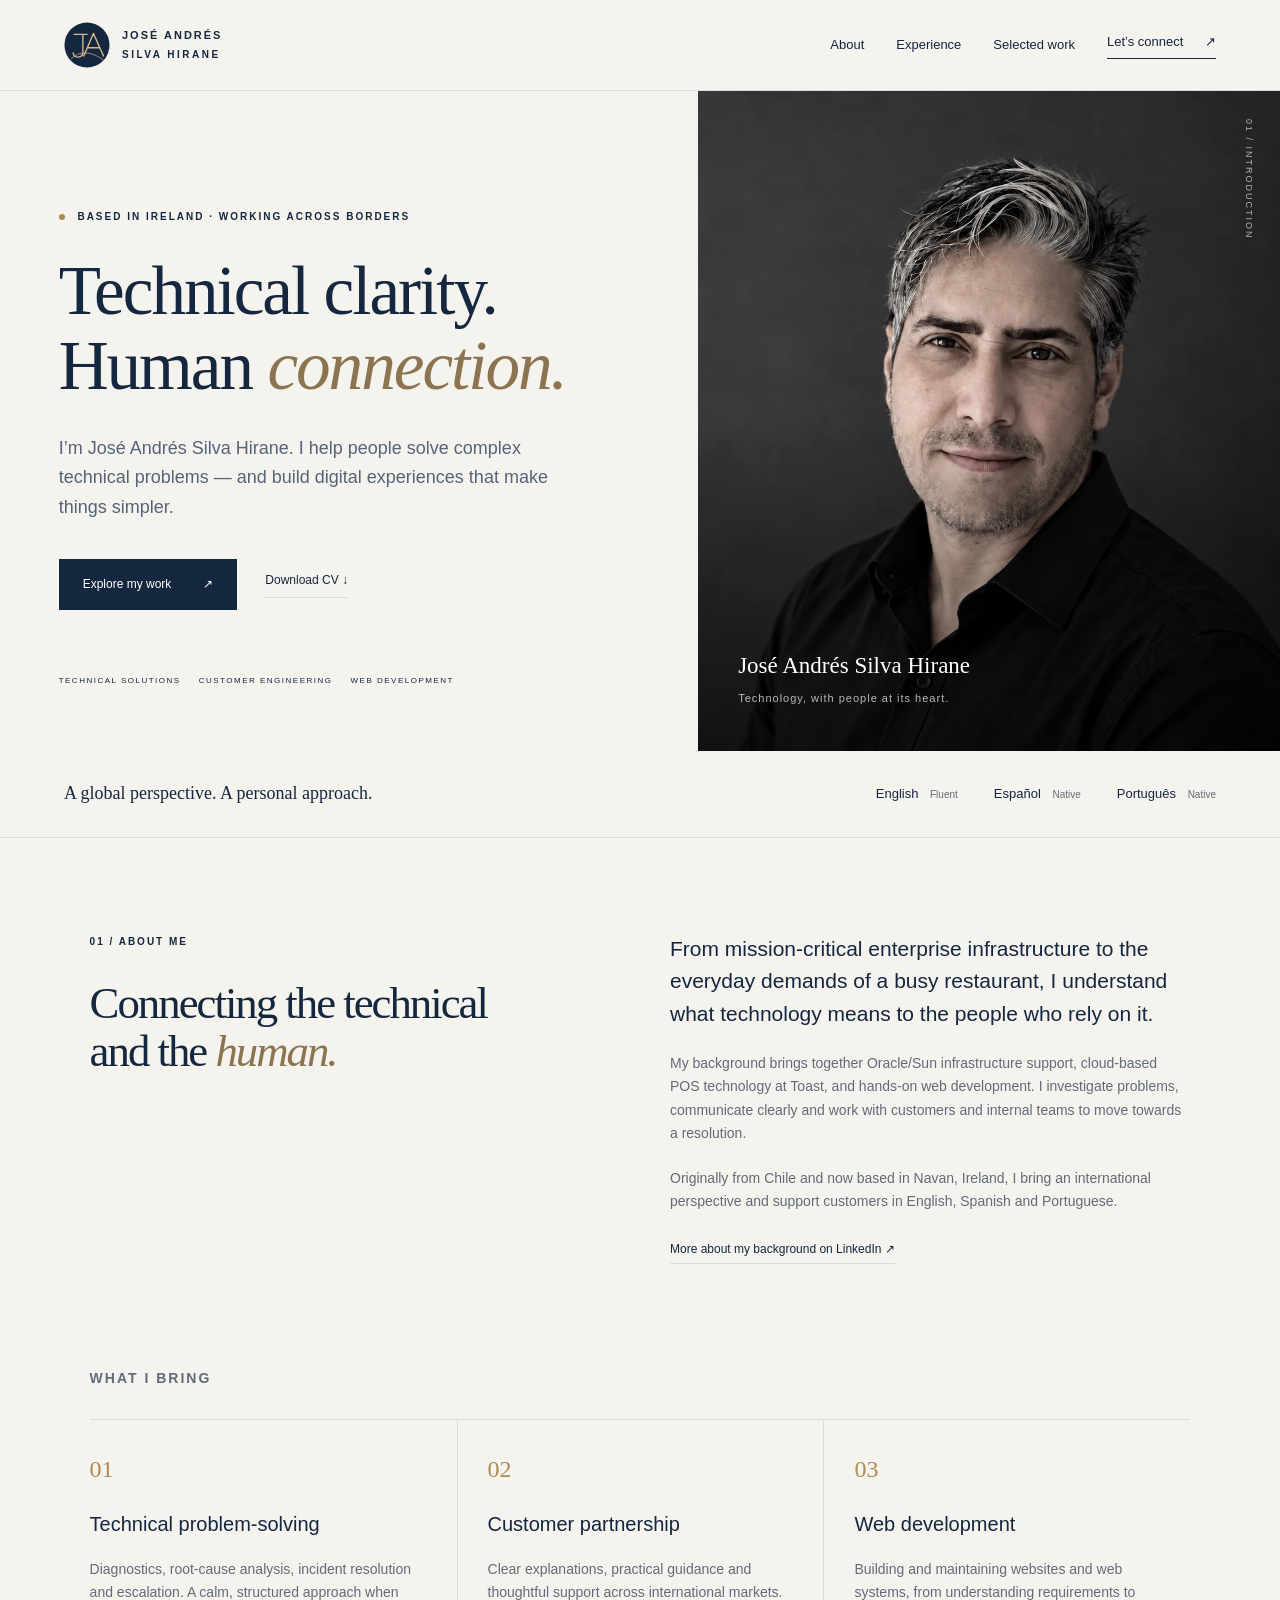
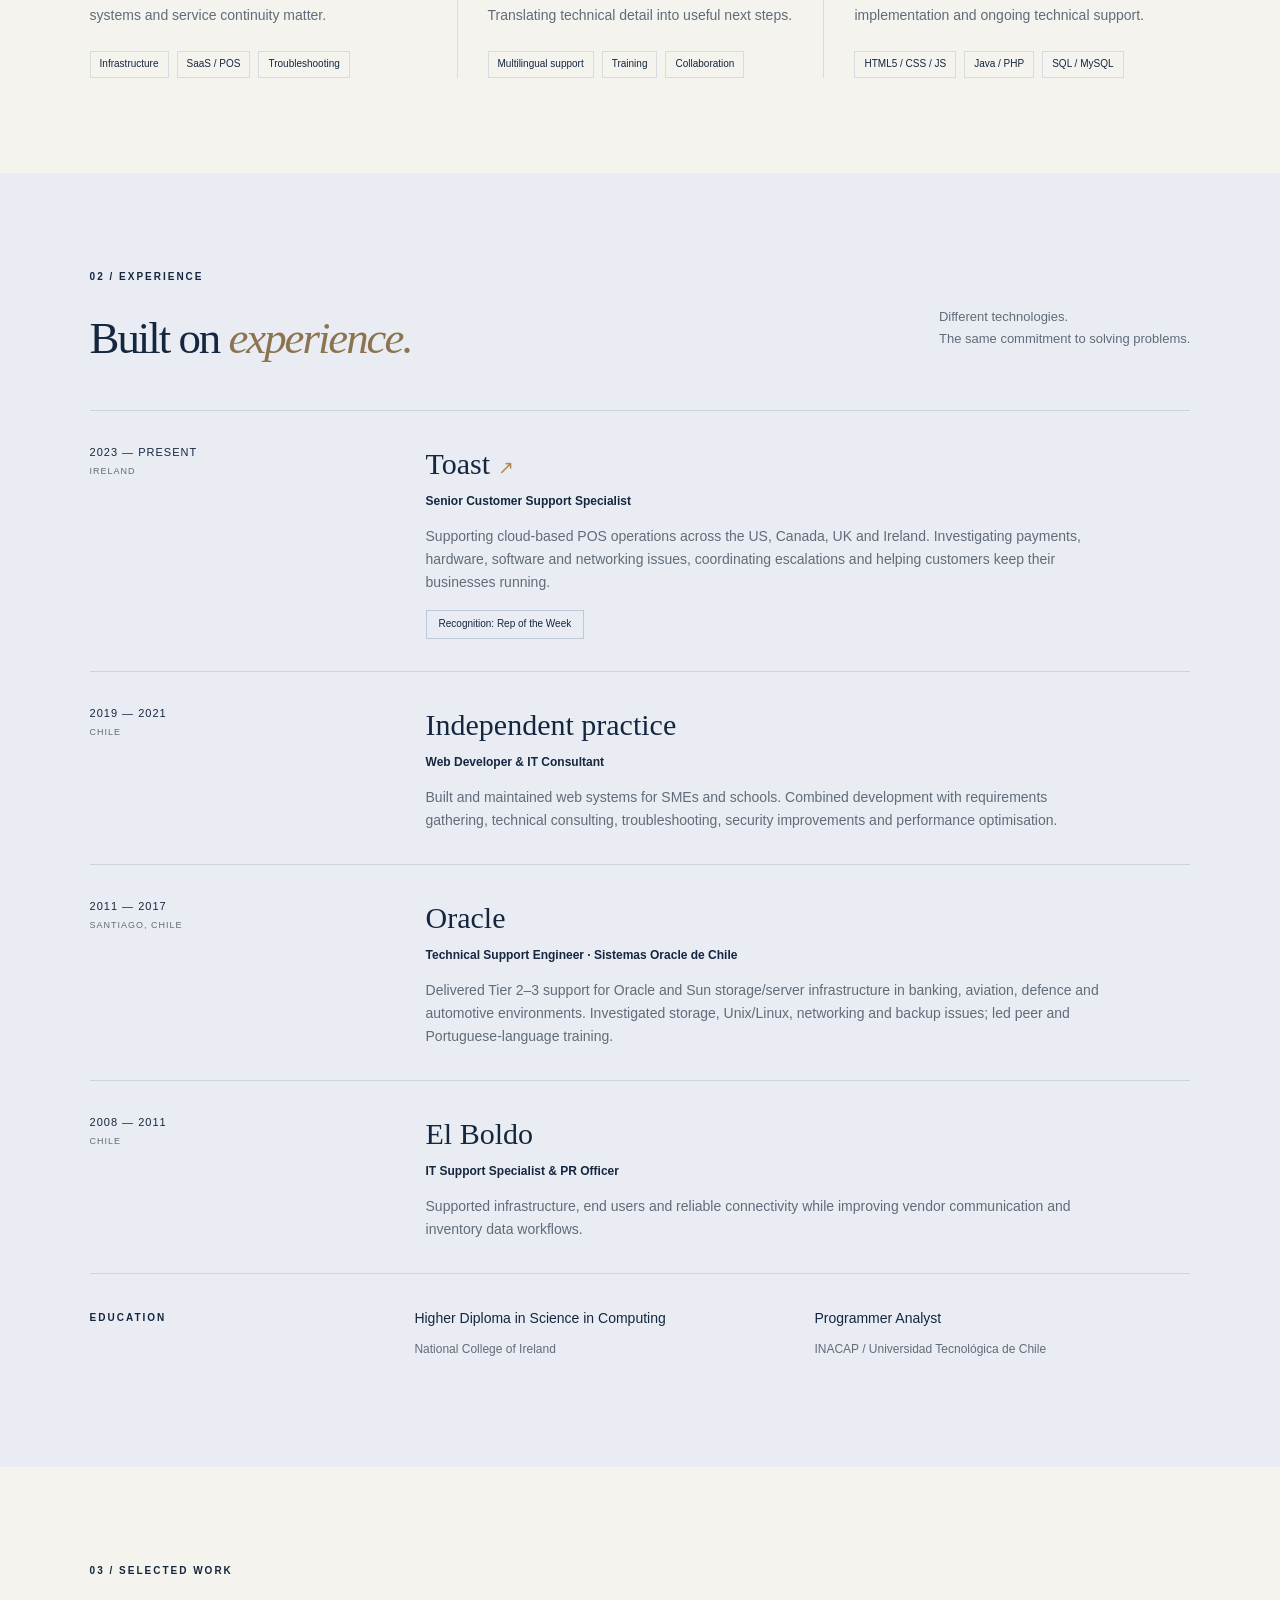
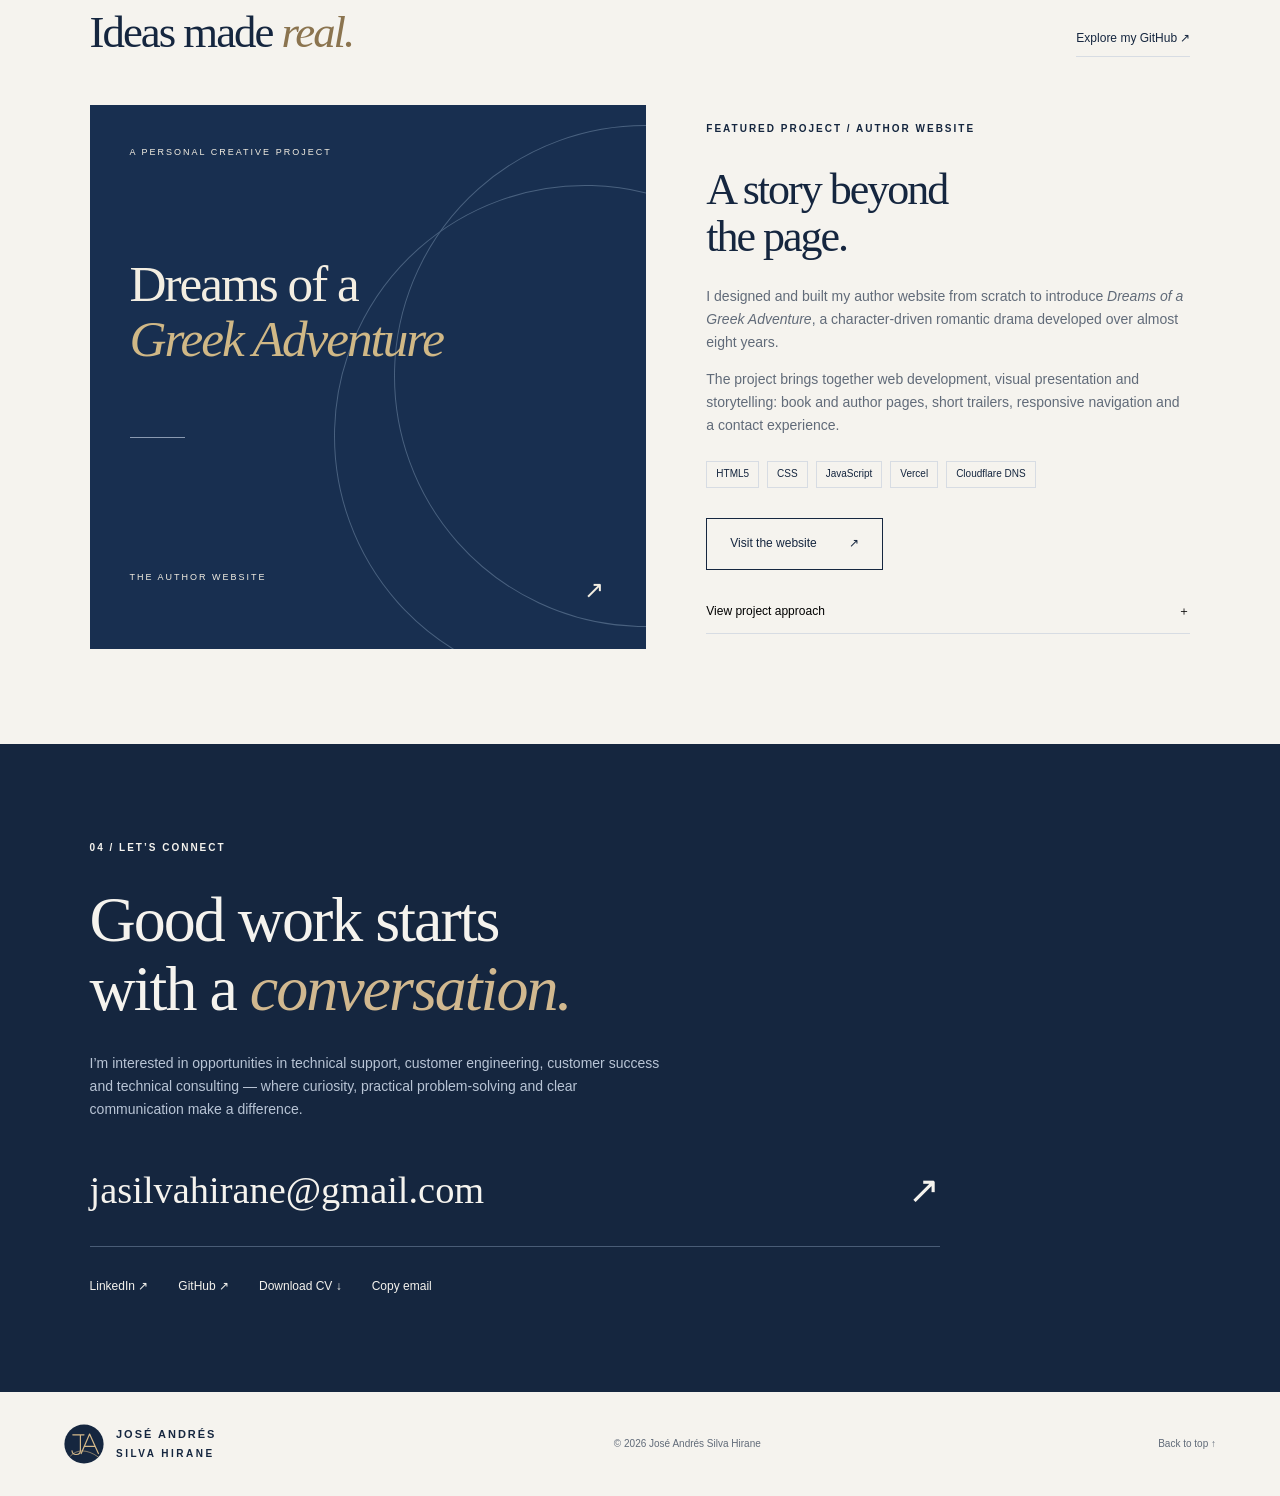
==== index.html @ 8df87552 "Add files via upload" ====
<!doctype html>
<html lang="en">
    <head>
        <meta charset="utf-8">
        <meta name="viewport" content="width=device-width,initial-scale=1">
        <meta name="description" content="José Andrés Silva Hirane — technical solutions, customer engineering and web development. Multilingual professional based in Ireland.">
        <meta name="theme-color" content="#15263f">
        <title>José Andrés Silva Hirane — Technical Solutions</title>
        <link rel="icon" type="image/svg+xml" href="assets/monogram.svg">
        <link rel="stylesheet" href="style.css">
        <script src="script.js" defer></script>
    </head>
    <body>
        <a class="skip" href="#main">Skip to content</a>
        <header>
            <a class="brand" href="#home" aria-label="José Andrés Silva Hirane home">
                <img src="assets/monogram.svg" alt="" width="46" height="46">
                <span>JOSÉ ANDRÉS<span>SILVA HIRANE</span></span>
            </a>
            <button class="menu" aria-expanded="false" aria-controls="navigation">Menu <span>＋</span></button>
            <nav id="navigation" aria-label="Main navigation">
                <a href="#about">About</a>
                <a href="#experience">Experience</a>
                <a href="#work">Selected work</a>
                <a class="nav-contact" href="#contact">Let’s connect <span>↗</span></a>
            </nav>
        </header>
        <main id="main">
            <section class="hero" id="home">
                <div class="hero-copy">
                    <p class="eyebrow">
                        <span class="dot"></span> 
                        BASED IN IRELAND · WORKING ACROSS BORDERS
                    </p>
                    <h1>Technical clarity.<br>Human <em>connection.</em></h1>
                    <p class="intro">
                        I’m José Andrés Silva Hirane. I help people solve complex technical problems — and build digital experiences that make things simpler.
                    </p>
                    <div class="hero-actions">
                        <a class="button" href="#work">
                            Explore my work <span>↗</span>
                        </a>
                        <a class="text-link" href="assets/Jose-Andres-Silva-Hirane-CV.docx" download>Download CV <span>↓</span></a>
                    </div>
                    <div class="hero-foot">
                        <span>TECHNICAL SOLUTIONS</span>
                        <span>CUSTOMER ENGINEERING</span>
                        <span>WEB DEVELOPMENT</span>
                    </div>
                </div>
                <div class="portrait">
                    <img src="assets/portrait.webp" alt="Portrait of José Andrés Silva Hirane" fetchpriority="high">
                    <div class="portrait-label">
                        <span>José Andrés Silva Hirane</span>
                        <small>Technology, with people at its heart.</small>
                    </div>
                    <span class="portrait-index">01 / INTRODUCTION</span>
                </div>
            </section>
            <div class="language-bar">
                <p>A global perspective. A personal approach.</p>
                <div>
                    <span>English <small>Fluent</small></span>
                    <span>Español <small>Native</small></span>
                    <span>Português <small>Native</small></span>
                </div>
            </div>
            <section class="section about" id="about">
                <div>
                    <p class="eyebrow">01 / ABOUT ME</p>
                    <h2>Connecting the technical<br>and the <em>human.</em></h2>
                </div>
                <div class="about-copy">
                    <p class="lead">From mission-critical enterprise infrastructure to the everyday demands of a busy restaurant, I understand what technology means to the people who rely on it.</p>
                    <p>My background brings together Oracle/Sun infrastructure support, cloud-based POS technology at Toast, and hands-on web development. I investigate problems, communicate clearly and work with customers and internal 
                        teams to move towards a resolution.
                    </p>
                    <p>Originally from Chile and now based in Navan, Ireland, I bring an international perspective and support customers in English, Spanish and Portuguese.</p>
                    <a class="text-link" href="https://www.linkedin.com/in/jose-silva-hirane/" target="_blank" rel="noopener noreferrer">More about my background on LinkedIn ↗</a>
                </div>
            </section>
            <section class="section expertise">
                <p class="eyebrow">WHAT I BRING</p>
                <div class="expertise-grid">
                    <article>
                        <span class="number">01</span>
                        <h3>Technical problem-solving</h3>
                        <p>Diagnostics, root-cause analysis, incident resolution and escalation. A calm, structured approach when systems and service continuity matter.</p>
                        <div class="tags">
                            <span>Infrastructure</span>
                            <span>SaaS / POS</span>
                            <span>Troubleshooting</span>
                        </div>
                    </article>
                    <article>
                        <span class="number">02</span>
                        <h3>Customer partnership</h3>
                        <p>Clear explanations, practical guidance and thoughtful support across international markets. Translating technical detail into useful next steps.</p>
                        <div class="tags">
                            <span>Multilingual support</span>
                            <span>Training</span>
                            <span>Collaboration</span>
                        </div>
                    </article>
                    <article>
                        <span class="number">03</span>
                        <h3>Web development</h3>
                        <p>Building and maintaining websites and web systems, from understanding requirements to implementation and ongoing technical support.</p>
                        <div class="tags">
                            <span>HTML5 / CSS / JS</span>
                            <span>Java / PHP</span>
                            <span>SQL / MySQL</span>
                        </div>
                    </article>
                </div>
            </section>
            <section class="experience section" id="experience">
                <div class="section-top">
                    <div><p class="eyebrow">02 / EXPERIENCE</p>
                        <h2>Built on <em>experience.</em></h2>
                    </div>
                    <p>Different technologies.<br>The same commitment to solving problems.</p>
                </div>
                <div class="timeline">
                    <article>
                        <div class="date">2023 — PRESENT<br><small>IRELAND</small></div>
                        <div>
                            <h3>Toast <span>↗</span></h3>
                            <p class="role">Senior Customer Support Specialist</p>
                            <p>Supporting cloud-based POS operations across the US, Canada, UK and Ireland. Investigating payments, hardware, software and networking issues, coordinating escalations and helping customers 
                                keep their businesses running.
                            </p>
                            <span class="achievement">Recognition: Rep of the Week</span>
                        </div>
                    </article>
                    <article>
                        <div class="date">2019 — 2021<br><small>CHILE</small></div>
                        <div><h3>Independent practice</h3>
                            <p class="role">Web Developer & IT Consultant</p>
                            <p>Built and maintained web systems for SMEs and schools. Combined development with requirements gathering, technical consulting, troubleshooting, security improvements and performance optimisation.</p>
                        </div>
                    </article>
                    <article>
                        <div class="date">2011 — 2017<br><small>SANTIAGO, CHILE</small></div>
                        <div>
                            <h3>Oracle</h3>
                            <p class="role">Technical Support Engineer · Sistemas Oracle de Chile</p>
                            <p>Delivered Tier 2–3 support for Oracle and Sun storage/server infrastructure in banking, aviation, defence and automotive environments. Investigated storage, Unix/Linux, networking and backup issues; 
                                led peer and Portuguese-language training.
                            </p>
                        </div>
                    </article>
                    <article>
                        <div class="date">2008 — 2011<br><small>CHILE</small></div>
                        <div>
                            <h3>El Boldo</h3>
                            <p class="role">IT Support Specialist & PR Officer</p><p>Supported infrastructure, end users and reliable connectivity while improving vendor communication and inventory data workflows.</p>
                        </div>
                    </article>
                </div>
                <div class="education">
                    <p class="eyebrow">EDUCATION</p>
                    <div>
                        <h3>Higher Diploma in Science in Computing</h3>
                        <p>National College of Ireland</p>
                    </div>
                    <div>
                        <h3>Programmer Analyst</h3>
                        <p>INACAP / Universidad Tecnológica de Chile</p>
                    </div>
                </div>
            </section>
            <section class="work section" id="work">
                <div class="section-top">
                    <div><p class="eyebrow">03 / SELECTED WORK</p>
                        <h2>Ideas made <em>real.</em></h2>
                    </div>
                    <a class="text-link" href="https://github.com/Josan2k2" target="_blank" rel="noopener noreferrer">Explore my GitHub ↗</a>
                </div>
                <article class="project">
                    <a class="project-art" href="https://silvahirane.com" target="_blank" rel="noopener noreferrer" aria-label="Visit the Dreams of a Greek Adventure author website">
                        <span class="art-kicker">A PERSONAL CREATIVE PROJECT</span>
                        <div class="book-title">Dreams of a<br><em>Greek Adventure</em></div>
                        <div class="art-rule"></div>
                        <span class="art-footer">THE AUTHOR WEBSITE <span>↗</span></span>
                    </a>
                    <div class="project-copy">
                        <p class="eyebrow">FEATURED PROJECT / AUTHOR WEBSITE</p>
                        <h3>A story beyond<br>the page.</h3>
                        <p>I designed and built my author website from scratch to introduce <cite>Dreams of a Greek Adventure</cite>, a character-driven romantic drama developed over almost eight years.</p>
                        <p>The project brings together web development, visual presentation and storytelling: book and author pages, short trailers, responsive navigation and a contact experience.</p>
                        <div class="tags"><span>HTML5</span><span>CSS</span><span>JavaScript</span><span>Vercel</span><span>Cloudflare DNS</span></div>
                        <a class="button light" href="https://silvahirane.com" target="_blank" rel="noopener noreferrer">Visit the website <span>↗</span></a>
                        <button class="details" aria-expanded="false" aria-controls="project-details">View project approach <span>＋</span></button>
                        <div id="project-details" hidden>
                            <p><strong>Purpose:</strong> Create a cohesive home for the book, its author and its visual storytelling.</p>
                            <p><strong>My role:</strong> Website design, front-end development, content integration and deployment setup.</p>
                            <p><strong>Implementation:</strong> Responsive page layouts, fixed navigation, video presentation, contact form integration, sitemap and robots.txt.</p>
                        </div>
                    </div>
                </article>
            </section>
            <section class="contact section" id="contact">
                <p class="eyebrow">04 / LET’S CONNECT</p>
                <h2>Good work starts<br>with a <em>conversation.</em></h2>
                <p>I’m interested in opportunities in technical support, customer engineering, customer success and technical consulting — where curiosity, practical problem-solving and clear communication make a difference.</p>
                <a class="email" href="mailto:jasilvahirane@gmail.com">jasilvahirane@gmail.com <span>↗</span></a>
                <div class="contact-links"><a href="https://www.linkedin.com/in/jose-silva-hirane/" target="_blank" rel="noopener noreferrer">LinkedIn ↗</a>
                    <a href="https://github.com/Josan2k2" target="_blank" rel="noopener noreferrer">GitHub ↗</a>
                    <a href="assets/Jose-Andres-Silva-Hirane-CV.docx" download>Download CV ↓</a>
                    <button id="copy-email">Copy email</button>
                    <span id="copy-status" role="status"></span>
                </div>
            </section>
        </main>
        <footer>
            <a class="brand" href="#home">
                <img src="assets/monogram.svg" alt="JA monogram" width="40" height="40">
                <span>JOSÉ ANDRÉS<span>SILVA HIRANE</span></span></a><p>© <span id="year">2026</span> José Andrés Silva Hirane</p><a href="#home">Back to top ↑
            </a>
        </footer>
    </body>
</html>
---- style.css ----
:root{--ink:#15263f;--paper:#f5f3ee;--muted:#616b79;--gold:#ad8b53;--line:#d7dce3}*{box-sizing:border-box}html{scroll-behavior:smooth;scroll-padding-top:100px}body{margin:0;background:var(--paper);color:var(--ink);font-family:Arial,Helvetica,sans-serif;font-size:16px;line-height:1.65}a{color:inherit;text-decoration:none}button{font:inherit;cursor:pointer}a,button{-webkit-tap-highlight-color:transparent}a:focus-visible,button:focus-visible{outline:3px solid var(--gold);outline-offset:6px}.skip{position:fixed;top:-80px;background:var(--ink);color:white;padding:12px;z-index:20}.skip:focus{top:8px}header{position:sticky;top:0;z-index:10;background:rgba(245,243,238,.97);border-bottom:1px solid var(--line);padding:22px 5%;display:flex;align-items:center;justify-content:space-between}.brand{display:flex;align-items:center;gap:12px}.brand>span{font-size:11px;font-weight:700;letter-spacing:2px;line-height:1.8}.brand>span>span{display:block;font-size:10px;letter-spacing:2.5px}nav{display:flex;gap:32px;align-items:center;font-size:13px}nav a:hover,.text-link:hover{color:#836334}.nav-contact{border-bottom:1px solid var(--ink);padding-bottom:5px}.nav-contact span{margin-left:18px}.menu{display:none}.hero{display:grid;grid-template-columns:1.2fr 1fr;min-height:660px}.hero-copy{padding:90px 8% 36px 8.4%;display:flex;flex-direction:column;justify-content:center}.eyebrow{font-size:10px;letter-spacing:2px;font-weight:700;line-height:1.8;margin:0 0 28px}.dot{display:inline-block;width:6px;height:6px;border-radius:50%;background:var(--gold);margin-right:8px}h1,h2,.book-title,.project-copy h3{font-family:Georgia,'Times New Roman',serif;font-weight:400;letter-spacing:-2px;line-height:1.08}h1{font-size:clamp(44px,5.4vw,82px);margin:0 0 30px}em{font-weight:400;color:#8b744f}h2{font-size:clamp(36px,3.5vw,54px);margin:0}.intro{font-size:18px;max-width:490px;color:#566479;margin:0}.hero-actions{display:flex;gap:28px;align-items:center;margin:36px 0 64px}.button{display:inline-flex;gap:32px;align-items:center;background:var(--ink);color:white;padding:15px 23px;font-size:12px;border:1px solid var(--ink);transition:background .2s}.button:hover{background:#294466}.text-link{font-size:12px;border-bottom:1px solid var(--line);padding-bottom:7px}.hero-foot{font-size:8px;letter-spacing:1.5px;display:flex;gap:18px;flex-wrap:wrap}.portrait{position:relative;background:#2e302d;overflow:hidden}.portrait>img{width:100%;height:100%;object-fit:cover;object-position:50% 32%;position:absolute}.portrait:after{content:'';position:absolute;inset:50% 0 0;background:linear-gradient(transparent,rgba(0,0,0,.55))}.portrait-label{position:absolute;bottom:44px;left:40px;z-index:1;color:#fff}.portrait-label>span{font-family:Georgia,serif;font-size:23px}.portrait-label small{display:block;opacity:.7;font-size:11px;letter-spacing:1px;margin-top:4px}.portrait-index{position:absolute;right:24px;top:28px;writing-mode:vertical-rl;font-size:9px;letter-spacing:2px;color:#fff;opacity:.65}.language-bar{padding:28px 5%;display:flex;justify-content:space-between;align-items:center;border-bottom:1px solid var(--line);gap:20px}.language-bar p{font-family:Georgia,serif;font-size:18px;margin:0}.language-bar>div{display:flex;gap:36px;font-size:13px}.language-bar small{font-size:10px;color:var(--muted);margin-left:8px}.section{padding:95px 7%}.about{display:grid;grid-template-columns:1fr 1fr;gap:60px}.about-copy p{font-size:14px;color:var(--muted);margin:0 0 22px}.about-copy .lead{font-size:21px;line-height:1.55;color:var(--ink)}.expertise{padding-top:10px}.expertise-grid{display:grid;grid-template-columns:repeat(3,1fr);border-top:1px solid var(--line)}.expertise article{padding:30px 30px 0 0}.expertise article+article{padding-left:30px;border-left:1px solid var(--line)}.number{font-family:Georgia,serif;color:var(--gold);font-size:24px}h3{font-size:20px;font-weight:500;line-height:1.4}.expertise p{font-size:14px;color:var(--muted)}.tags{display:flex;flex-wrap:wrap;gap:8px;margin-top:24px}.tags span{border:1px solid var(--line);padding:4px 9px;font-size:10px}.experience{background:#e9edf3}.section-top{display:flex;align-items:flex-end;justify-content:space-between;gap:40px;margin-bottom:48px}.section-top>p{font-size:13px;color:var(--muted)}.timeline article{display:grid;grid-template-columns:1fr 2.5fr;border-top:1px solid #cbd3df;padding:32px 0;gap:30px}.date{font-size:11px;letter-spacing:1px}.date small{font-size:9px;color:var(--muted)}.timeline h3{font-family:Georgia,serif;font-size:30px;margin:0}.timeline h3 span{font-size:19px;color:var(--gold)}.role{font-size:12px;font-weight:700;margin:7px 0 13px}.timeline p:not(.role){font-size:14px;color:var(--muted);max-width:680px;margin:0}.achievement{display:inline-block;font-size:10px;border:1px solid #bcc9da;padding:5px 12px;margin-top:16px}.education{display:grid;grid-template-columns:1fr 1.25fr 1.25fr;border-top:1px solid #cbd3df;padding-top:35px;gap:24px}.education h3{font-size:14px;margin:0}.education p:not(.eyebrow){font-size:12px;color:var(--muted)}.project{display:grid;grid-template-columns:1.15fr 1fr;gap:60px}.project-art{min-height:520px;background:#182f50;color:#f3eee2;padding:40px;display:flex;flex-direction:column;justify-content:space-between;position:relative;overflow:hidden}.project-art:before,.project-art:after{content:'';position:absolute;border:1px solid #49617f;border-radius:50%;width:500px;height:500px;right:-250px;top:20px;transform:rotate(-20deg)}.project-art:after{right:-190px;top:80px}.art-kicker,.art-footer{font-size:9px;letter-spacing:2px;z-index:1}.book-title{font-size:clamp(35px,4vw,62px);z-index:1;margin-top:55px}.book-title em{color:#d0b886}.art-rule{height:1px;background:#8a9ab1;width:55px;margin-top:30px}.art-footer{display:flex;justify-content:space-between;margin-top:90px}.art-footer span{font-size:24px}.project-copy{padding:15px 0}.project-copy h3{font-size:44px;margin:0 0 24px}.project-copy p:not(.eyebrow){font-size:14px;color:var(--muted)}cite{font-style:italic}.light{background:transparent;color:var(--ink);margin-top:30px}.light:hover{background:var(--ink);color:white}.details{display:flex;justify-content:space-between;width:100%;border:0;border-bottom:1px solid var(--line);padding:22px 0 12px;background:transparent;text-align:left;font-size:12px;margin-top:10px}#project-details{padding-top:10px}.contact{background:var(--ink);color:#f5f3ee}.contact h2{font-size:clamp(40px,5vw,70px)}.contact h2 em{color:#d1b88f}.contact>p:not(.eyebrow){max-width:570px;color:#b8c4d5;font-size:14px;margin:28px 0 38px}.email{font-family:Georgia,serif;font-size:clamp(20px,3vw,40px);display:flex;justify-content:space-between;border-bottom:1px solid #495c76;max-width:850px;padding-bottom:24px}.contact-links{display:flex;flex-wrap:wrap;gap:30px;margin-top:30px;font-size:12px}.contact-links button{border:0;background:transparent;color:inherit;padding:0;font-size:12px}#copy-status{color:#d1b88f}footer{display:flex;align-items:center;justify-content:space-between;gap:24px;padding:32px 5%}footer p,footer>a:last-child{font-size:10px;color:var(--muted)}@media(min-width:1600px){body{max-width:1800px;margin:auto}}@media(max-width:900px){header{padding:18px 5%}nav{gap:18px}.hero-copy{padding:60px 7% 30px}.hero{min-height:580px}.hero-actions{gap:15px;flex-wrap:wrap}.hero-foot{gap:12px}.portrait-label{left:24px}.language-bar{align-items:flex-start}.language-bar>div{gap:18px}.section{padding:70px 6%}.about,.project{gap:35px}.expertise{padding-top:0}.project-art{min-height:470px;padding:28px}.education{grid-template-columns:1fr 1fr}.education>.eyebrow{grid-column:1/-1;margin-bottom:0}}@media(max-width:640px){html{scroll-padding-top:88px}.menu{display:flex;gap:16px;border:0;background:transparent;font-size:12px}nav{display:none;position:absolute;top:82px;left:0;right:0;background:var(--paper);padding:24px 6%;border-bottom:1px solid var(--line)}nav.open{display:flex;flex-direction:column;align-items:flex-start}.hero{grid-template-columns:1fr}.hero-copy{padding:50px 6% 35px}h1{font-size:50px}.eyebrow{font-size:9px;letter-spacing:1.5px}.intro{font-size:16px}.hero-actions{margin:28px 0 34px}.portrait{height:480px}.portrait>img{object-position:50% 30%}.language-bar{flex-direction:column;padding:25px 6%}.language-bar>div{gap:16px;flex-wrap:wrap}.language-bar small{display:block;margin-left:0}.section{padding:60px 6%}.about,.project{grid-template-columns:1fr;gap:30px}.about-copy .lead{font-size:19px}.expertise-grid{grid-template-columns:1fr}.expertise article,.expertise article+article{padding:24px 0;border-left:0;border-bottom:1px solid var(--line)}.expertise{padding-top:0}.section-top{align-items:flex-start;flex-direction:column;gap:20px;margin-bottom:30px}.timeline article{grid-template-columns:1fr;gap:15px}.education{grid-template-columns:1fr;gap:15px}.project-art{min-height:410px}.book-title{font-size:47px}.project-copy h3{font-size:40px}.contact-links{gap:22px}footer{flex-wrap:wrap}footer p{order:3;width:100%;margin:0}.portrait-label{bottom:28px}}@media(prefers-reduced-motion:reduce){html{scroll-behavior:auto}*{transition:none!important}}
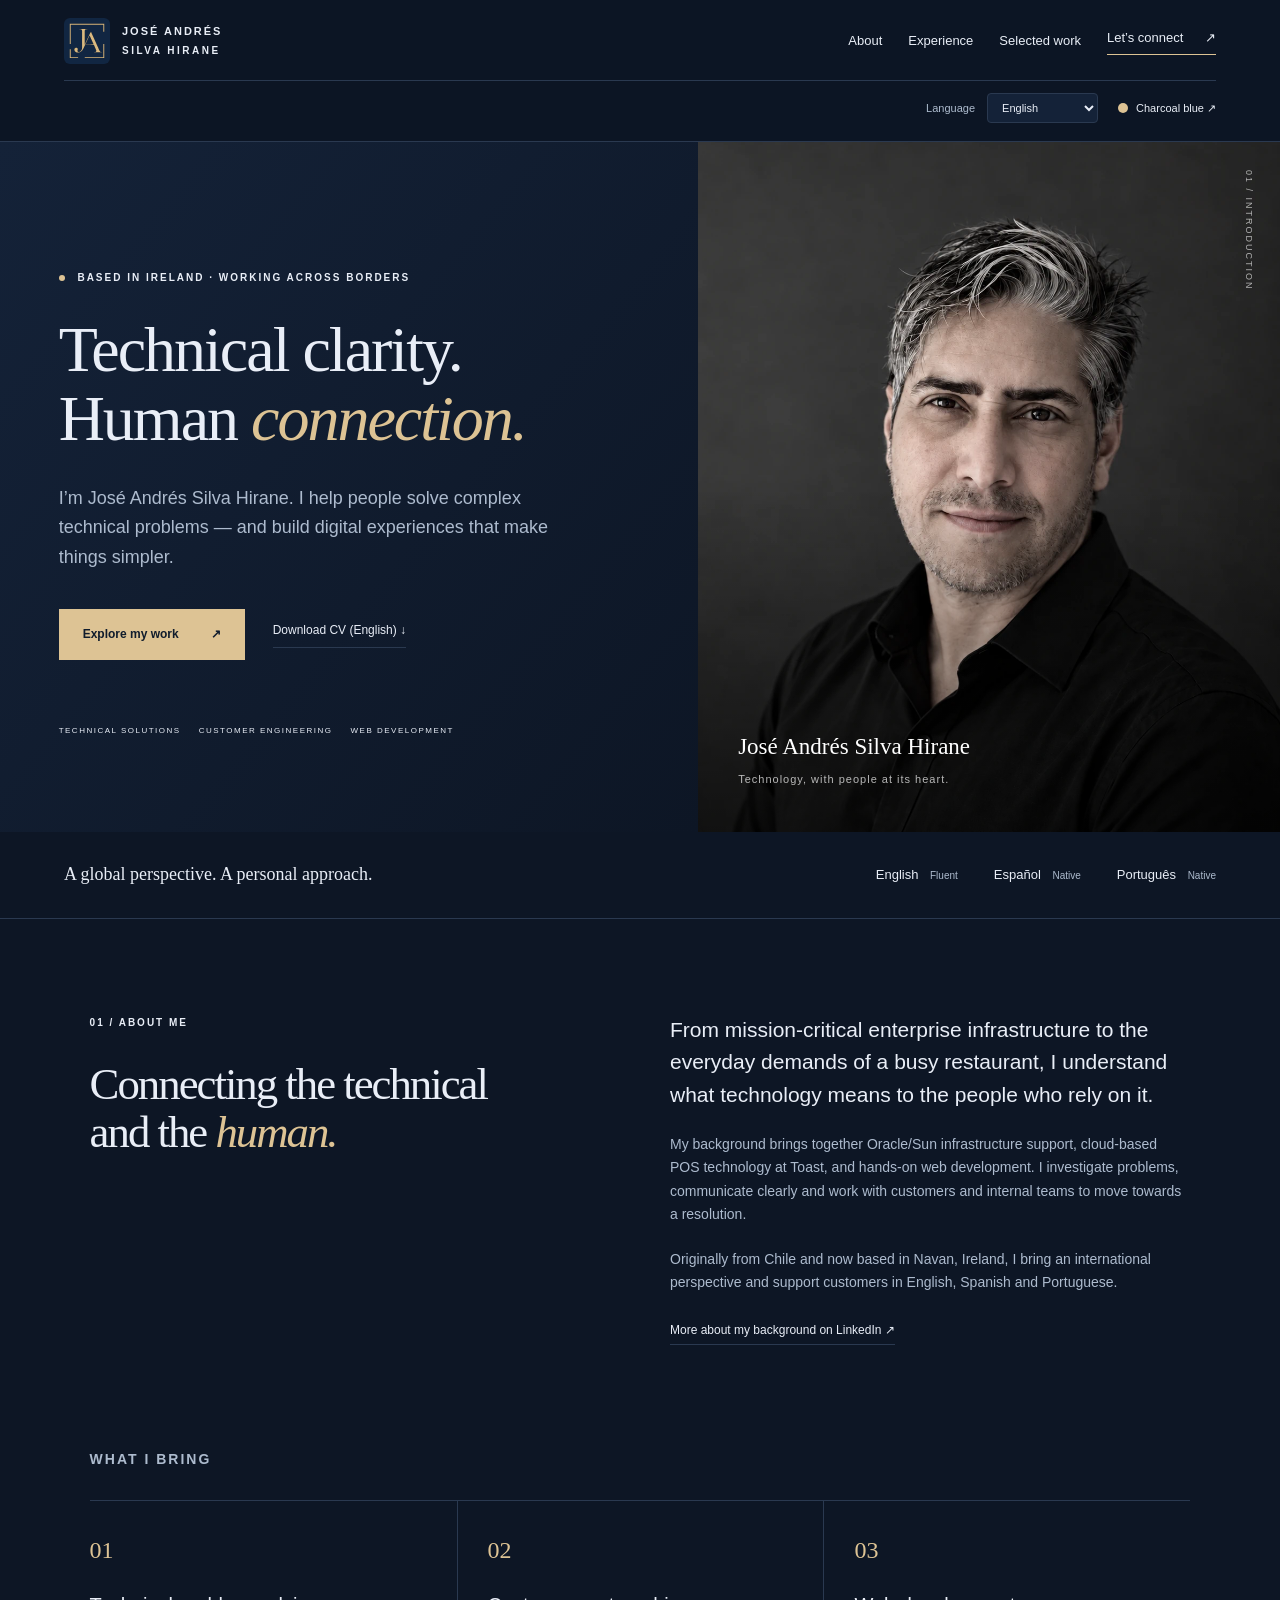
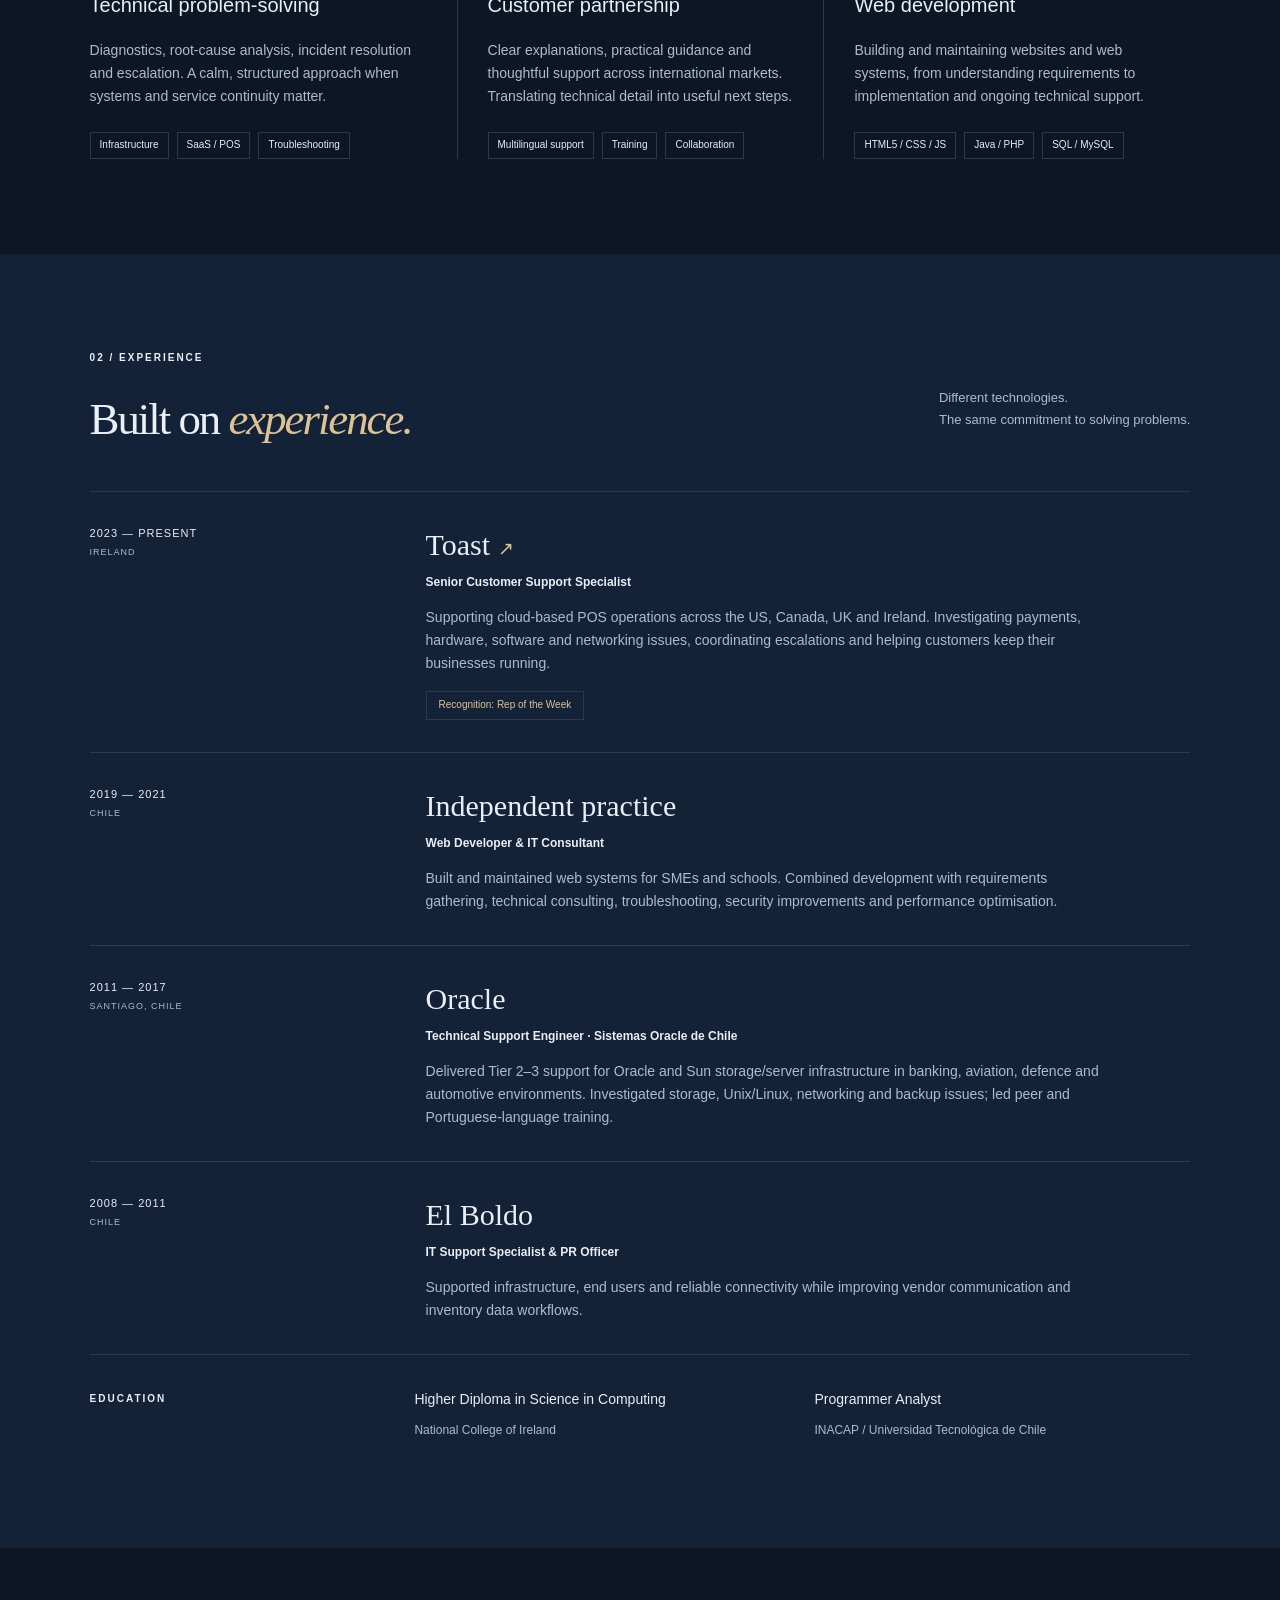
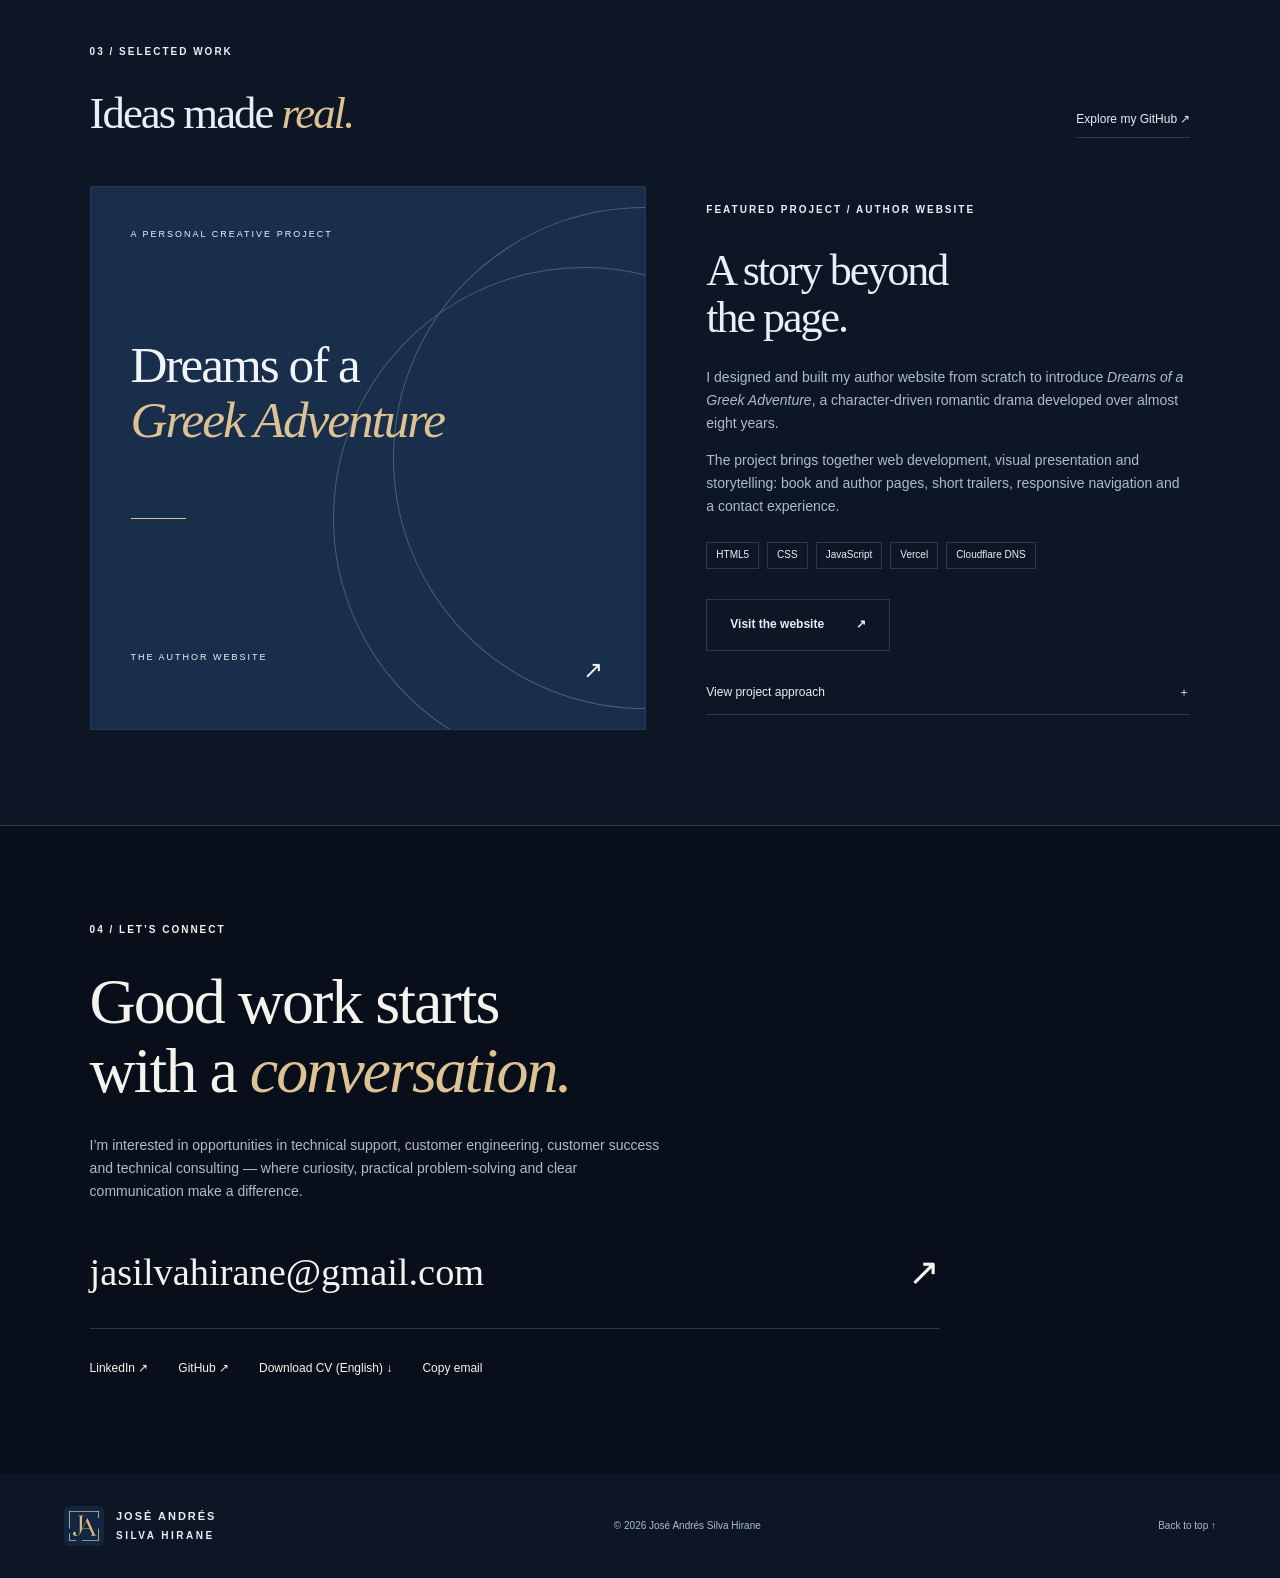
==== commit b8e56789: "Add files via upload" ====
--- a/index.html
+++ b/index.html
@@ -1,223 +1,13 @@
-<!doctype html>
-<html lang="en">
-    <head>
-        <meta charset="utf-8">
-        <meta name="viewport" content="width=device-width,initial-scale=1">
-        <meta name="description" content="José Andrés Silva Hirane — technical solutions, customer engineering and web development. Multilingual professional based in Ireland.">
-        <meta name="theme-color" content="#15263f">
-        <title>José Andrés Silva Hirane — Technical Solutions</title>
-        <link rel="icon" type="image/svg+xml" href="assets/monogram.svg">
-        <link rel="stylesheet" href="style.css">
-        <script src="script.js" defer></script>
-    </head>
-    <body>
-        <a class="skip" href="#main">Skip to content</a>
-        <header>
-            <a class="brand" href="#home" aria-label="José Andrés Silva Hirane home">
-                <img src="assets/monogram.svg" alt="" width="46" height="46">
-                <span>JOSÉ ANDRÉS<span>SILVA HIRANE</span></span>
-            </a>
-            <button class="menu" aria-expanded="false" aria-controls="navigation">Menu <span>＋</span></button>
-            <nav id="navigation" aria-label="Main navigation">
-                <a href="#about">About</a>
-                <a href="#experience">Experience</a>
-                <a href="#work">Selected work</a>
-                <a class="nav-contact" href="#contact">Let’s connect <span>↗</span></a>
-            </nav>
-        </header>
-        <main id="main">
-            <section class="hero" id="home">
-                <div class="hero-copy">
-                    <p class="eyebrow">
-                        <span class="dot"></span> 
-                        BASED IN IRELAND · WORKING ACROSS BORDERS
-                    </p>
-                    <h1>Technical clarity.<br>Human <em>connection.</em></h1>
-                    <p class="intro">
-                        I’m José Andrés Silva Hirane. I help people solve complex technical problems — and build digital experiences that make things simpler.
-                    </p>
-                    <div class="hero-actions">
-                        <a class="button" href="#work">
-                            Explore my work <span>↗</span>
-                        </a>
-                        <a class="text-link" href="assets/Jose-Andres-Silva-Hirane-CV.docx" download>Download CV <span>↓</span></a>
-                    </div>
-                    <div class="hero-foot">
-                        <span>TECHNICAL SOLUTIONS</span>
-                        <span>CUSTOMER ENGINEERING</span>
-                        <span>WEB DEVELOPMENT</span>
-                    </div>
-                </div>
-                <div class="portrait">
-                    <img src="assets/portrait.webp" alt="Portrait of José Andrés Silva Hirane" fetchpriority="high">
-                    <div class="portrait-label">
-                        <span>José Andrés Silva Hirane</span>
-                        <small>Technology, with people at its heart.</small>
-                    </div>
-                    <span class="portrait-index">01 / INTRODUCTION</span>
-                </div>
-            </section>
-            <div class="language-bar">
-                <p>A global perspective. A personal approach.</p>
-                <div>
-                    <span>English <small>Fluent</small></span>
-                    <span>Español <small>Native</small></span>
-                    <span>Português <small>Native</small></span>
-                </div>
-            </div>
-            <section class="section about" id="about">
-                <div>
-                    <p class="eyebrow">01 / ABOUT ME</p>
-                    <h2>Connecting the technical<br>and the <em>human.</em></h2>
-                </div>
-                <div class="about-copy">
-                    <p class="lead">From mission-critical enterprise infrastructure to the everyday demands of a busy restaurant, I understand what technology means to the people who rely on it.</p>
-                    <p>My background brings together Oracle/Sun infrastructure support, cloud-based POS technology at Toast, and hands-on web development. I investigate problems, communicate clearly and work with customers and internal 
-                        teams to move towards a resolution.
-                    </p>
-                    <p>Originally from Chile and now based in Navan, Ireland, I bring an international perspective and support customers in English, Spanish and Portuguese.</p>
-                    <a class="text-link" href="https://www.linkedin.com/in/jose-silva-hirane/" target="_blank" rel="noopener noreferrer">More about my background on LinkedIn ↗</a>
-                </div>
-            </section>
-            <section class="section expertise">
-                <p class="eyebrow">WHAT I BRING</p>
-                <div class="expertise-grid">
-                    <article>
-                        <span class="number">01</span>
-                        <h3>Technical problem-solving</h3>
-                        <p>Diagnostics, root-cause analysis, incident resolution and escalation. A calm, structured approach when systems and service continuity matter.</p>
-                        <div class="tags">
-                            <span>Infrastructure</span>
-                            <span>SaaS / POS</span>
-                            <span>Troubleshooting</span>
-                        </div>
-                    </article>
-                    <article>
-                        <span class="number">02</span>
-                        <h3>Customer partnership</h3>
-                        <p>Clear explanations, practical guidance and thoughtful support across international markets. Translating technical detail into useful next steps.</p>
-                        <div class="tags">
-                            <span>Multilingual support</span>
-                            <span>Training</span>
-                            <span>Collaboration</span>
-                        </div>
-                    </article>
-                    <article>
-                        <span class="number">03</span>
-                        <h3>Web development</h3>
-                        <p>Building and maintaining websites and web systems, from understanding requirements to implementation and ongoing technical support.</p>
-                        <div class="tags">
-                            <span>HTML5 / CSS / JS</span>
-                            <span>Java / PHP</span>
-                            <span>SQL / MySQL</span>
-                        </div>
-                    </article>
-                </div>
-            </section>
-            <section class="experience section" id="experience">
-                <div class="section-top">
-                    <div><p class="eyebrow">02 / EXPERIENCE</p>
-                        <h2>Built on <em>experience.</em></h2>
-                    </div>
-                    <p>Different technologies.<br>The same commitment to solving problems.</p>
-                </div>
-                <div class="timeline">
-                    <article>
-                        <div class="date">2023 — PRESENT<br><small>IRELAND</small></div>
-                        <div>
-                            <h3>Toast <span>↗</span></h3>
-                            <p class="role">Senior Customer Support Specialist</p>
-                            <p>Supporting cloud-based POS operations across the US, Canada, UK and Ireland. Investigating payments, hardware, software and networking issues, coordinating escalations and helping customers 
-                                keep their businesses running.
-                            </p>
-                            <span class="achievement">Recognition: Rep of the Week</span>
-                        </div>
-                    </article>
-                    <article>
-                        <div class="date">2019 — 2021<br><small>CHILE</small></div>
-                        <div><h3>Independent practice</h3>
-                            <p class="role">Web Developer & IT Consultant</p>
-                            <p>Built and maintained web systems for SMEs and schools. Combined development with requirements gathering, technical consulting, troubleshooting, security improvements and performance optimisation.</p>
-                        </div>
-                    </article>
-                    <article>
-                        <div class="date">2011 — 2017<br><small>SANTIAGO, CHILE</small></div>
-                        <div>
-                            <h3>Oracle</h3>
-                            <p class="role">Technical Support Engineer · Sistemas Oracle de Chile</p>
-                            <p>Delivered Tier 2–3 support for Oracle and Sun storage/server infrastructure in banking, aviation, defence and automotive environments. Investigated storage, Unix/Linux, networking and backup issues; 
-                                led peer and Portuguese-language training.
-                            </p>
-                        </div>
-                    </article>
-                    <article>
-                        <div class="date">2008 — 2011<br><small>CHILE</small></div>
-                        <div>
-                            <h3>El Boldo</h3>
-                            <p class="role">IT Support Specialist & PR Officer</p><p>Supported infrastructure, end users and reliable connectivity while improving vendor communication and inventory data workflows.</p>
-                        </div>
-                    </article>
-                </div>
-                <div class="education">
-                    <p class="eyebrow">EDUCATION</p>
-                    <div>
-                        <h3>Higher Diploma in Science in Computing</h3>
-                        <p>National College of Ireland</p>
-                    </div>
-                    <div>
-                        <h3>Programmer Analyst</h3>
-                        <p>INACAP / Universidad Tecnológica de Chile</p>
-                    </div>
-                </div>
-            </section>
-            <section class="work section" id="work">
-                <div class="section-top">
-                    <div><p class="eyebrow">03 / SELECTED WORK</p>
-                        <h2>Ideas made <em>real.</em></h2>
-                    </div>
-                    <a class="text-link" href="https://github.com/Josan2k2" target="_blank" rel="noopener noreferrer">Explore my GitHub ↗</a>
-                </div>
-                <article class="project">
-                    <a class="project-art" href="https://silvahirane.com" target="_blank" rel="noopener noreferrer" aria-label="Visit the Dreams of a Greek Adventure author website">
-                        <span class="art-kicker">A PERSONAL CREATIVE PROJECT</span>
-                        <div class="book-title">Dreams of a<br><em>Greek Adventure</em></div>
-                        <div class="art-rule"></div>
-                        <span class="art-footer">THE AUTHOR WEBSITE <span>↗</span></span>
-                    </a>
-                    <div class="project-copy">
-                        <p class="eyebrow">FEATURED PROJECT / AUTHOR WEBSITE</p>
-                        <h3>A story beyond<br>the page.</h3>
-                        <p>I designed and built my author website from scratch to introduce <cite>Dreams of a Greek Adventure</cite>, a character-driven romantic drama developed over almost eight years.</p>
-                        <p>The project brings together web development, visual presentation and storytelling: book and author pages, short trailers, responsive navigation and a contact experience.</p>
-                        <div class="tags"><span>HTML5</span><span>CSS</span><span>JavaScript</span><span>Vercel</span><span>Cloudflare DNS</span></div>
-                        <a class="button light" href="https://silvahirane.com" target="_blank" rel="noopener noreferrer">Visit the website <span>↗</span></a>
-                        <button class="details" aria-expanded="false" aria-controls="project-details">View project approach <span>＋</span></button>
-                        <div id="project-details" hidden>
-                            <p><strong>Purpose:</strong> Create a cohesive home for the book, its author and its visual storytelling.</p>
-                            <p><strong>My role:</strong> Website design, front-end development, content integration and deployment setup.</p>
-                            <p><strong>Implementation:</strong> Responsive page layouts, fixed navigation, video presentation, contact form integration, sitemap and robots.txt.</p>
-                        </div>
-                    </div>
-                </article>
-            </section>
-            <section class="contact section" id="contact">
-                <p class="eyebrow">04 / LET’S CONNECT</p>
-                <h2>Good work starts<br>with a <em>conversation.</em></h2>
-                <p>I’m interested in opportunities in technical support, customer engineering, customer success and technical consulting — where curiosity, practical problem-solving and clear communication make a difference.</p>
-                <a class="email" href="mailto:jasilvahirane@gmail.com">jasilvahirane@gmail.com <span>↗</span></a>
-                <div class="contact-links"><a href="https://www.linkedin.com/in/jose-silva-hirane/" target="_blank" rel="noopener noreferrer">LinkedIn ↗</a>
-                    <a href="https://github.com/Josan2k2" target="_blank" rel="noopener noreferrer">GitHub ↗</a>
-                    <a href="assets/Jose-Andres-Silva-Hirane-CV.docx" download>Download CV ↓</a>
-                    <button id="copy-email">Copy email</button>
-                    <span id="copy-status" role="status"></span>
-                </div>
-            </section>
-        </main>
-        <footer>
-            <a class="brand" href="#home">
-                <img src="assets/monogram.svg" alt="JA monogram" width="40" height="40">
-                <span>JOSÉ ANDRÉS<span>SILVA HIRANE</span></span></a><p>© <span id="year">2026</span> José Andrés Silva Hirane</p><a href="#home">Back to top ↑
-            </a>
-        </footer>
-    </body>
-</html>
+<!doctype html>
+<html lang="en">
+    <head>
+        <meta charset="utf-8">
+        <meta name="viewport" content="width=device-width,initial-scale=1">
+        <meta http-equiv="refresh" content="0;url=navy/index.html">
+        <title>José Silva Hirane — Portfolio editions</title>
+    </head>
+    <body>
+        <a href="navy/index.html">Midnight navy portfolio</a> · 
+        <a href="charcoal/index.html">Charcoal blue portfolio</a>
+    </body>
+</html>
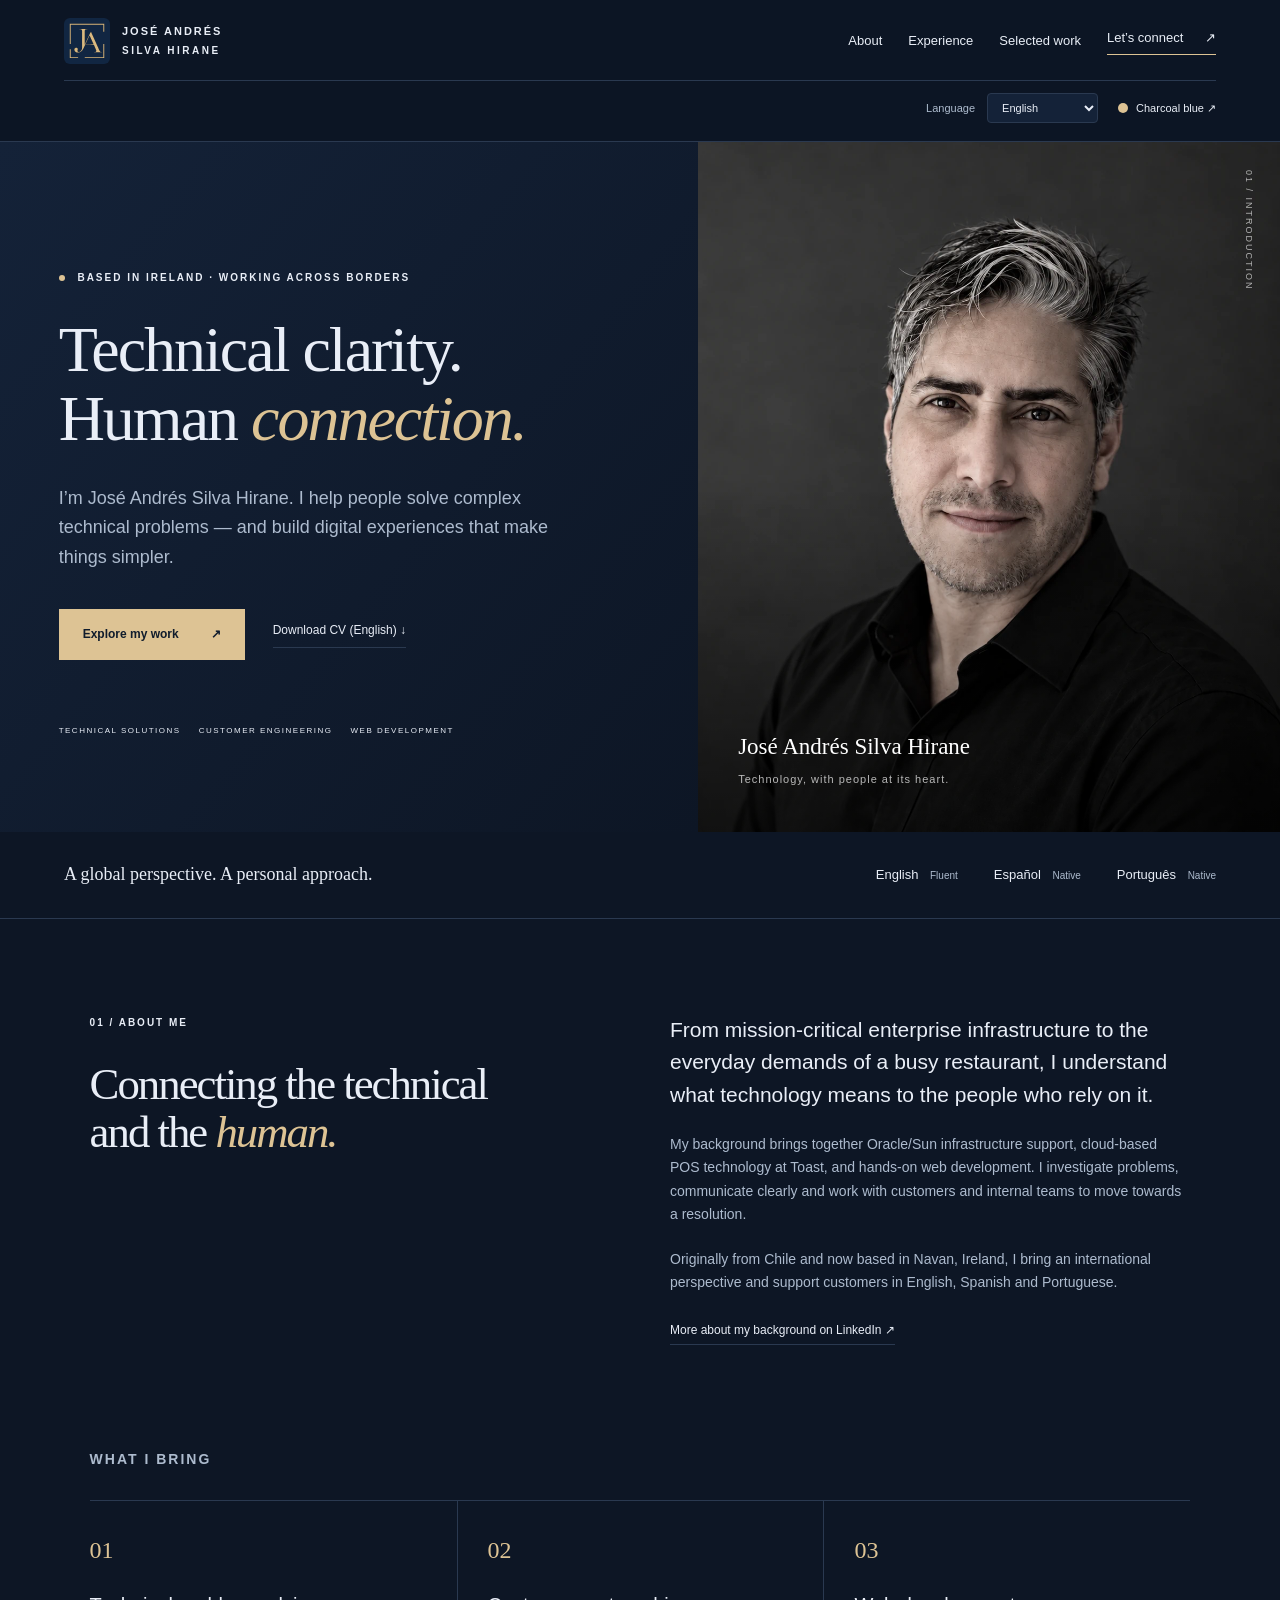
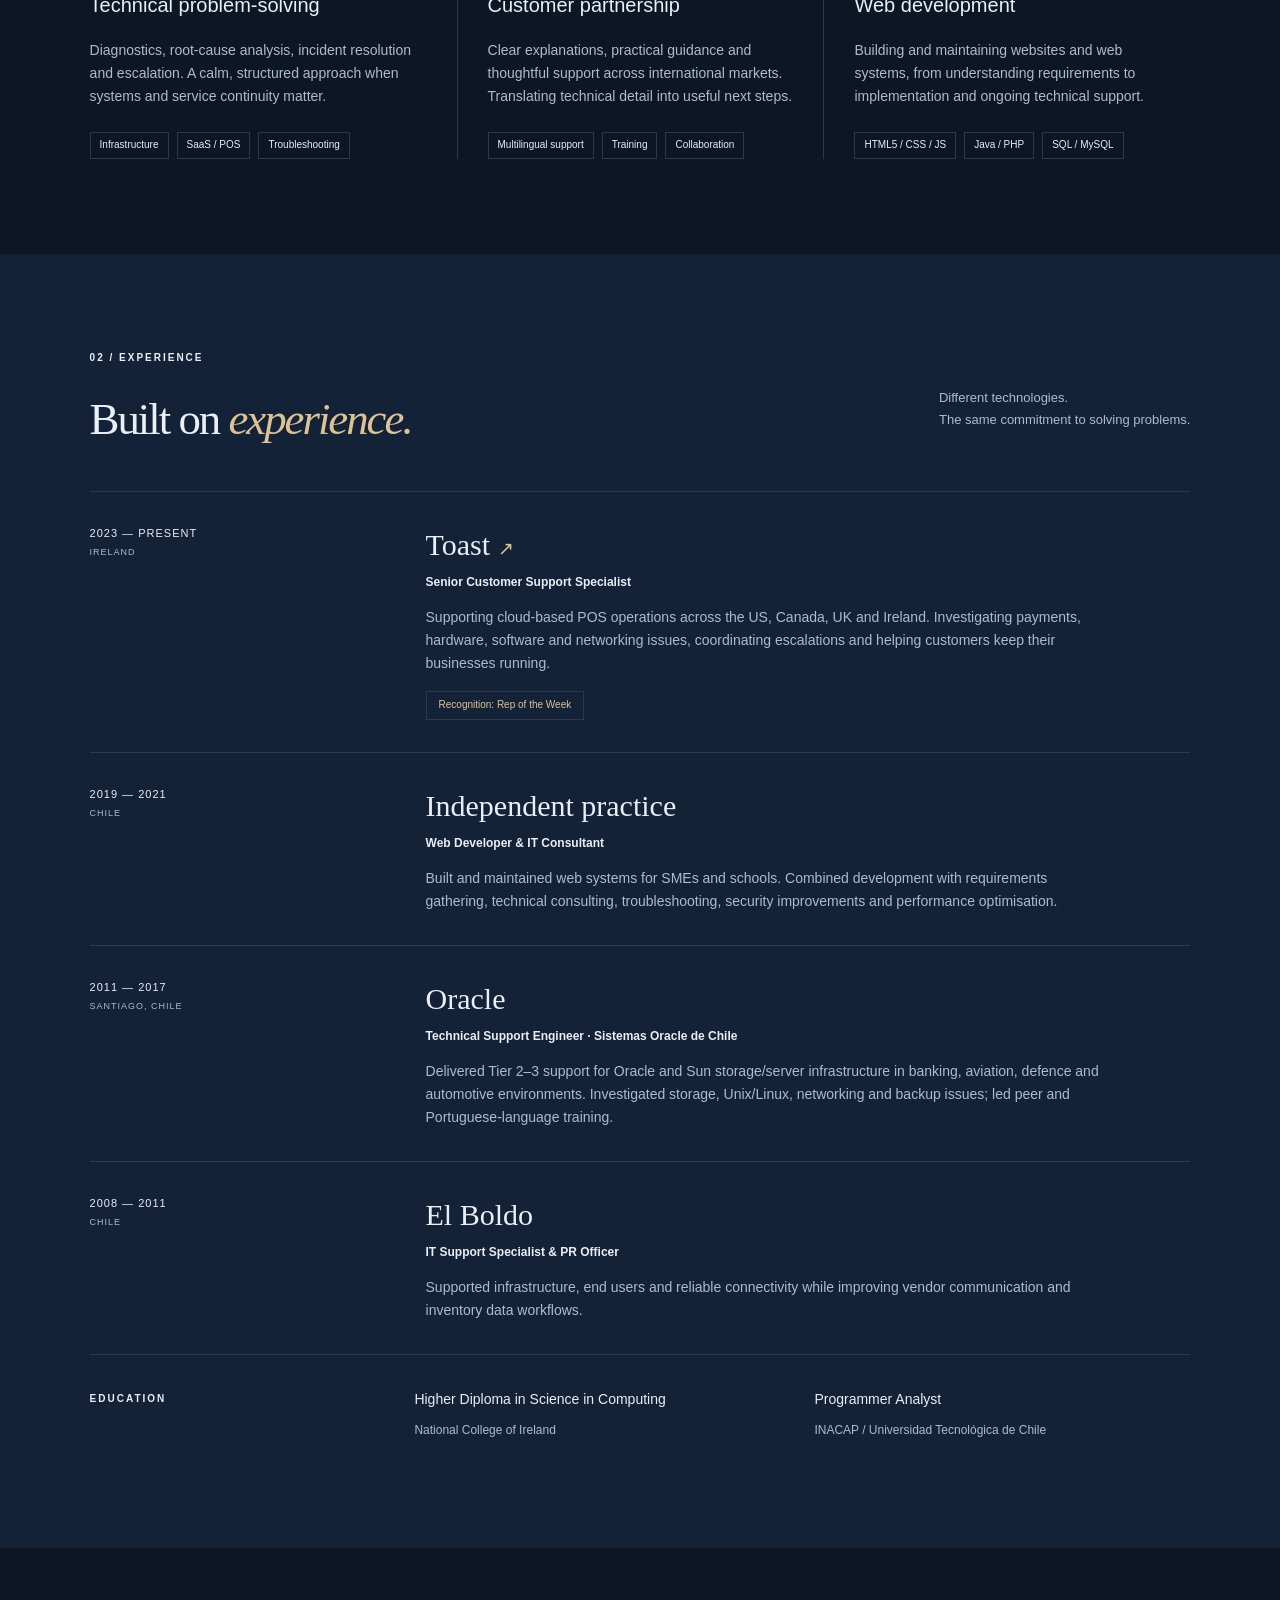
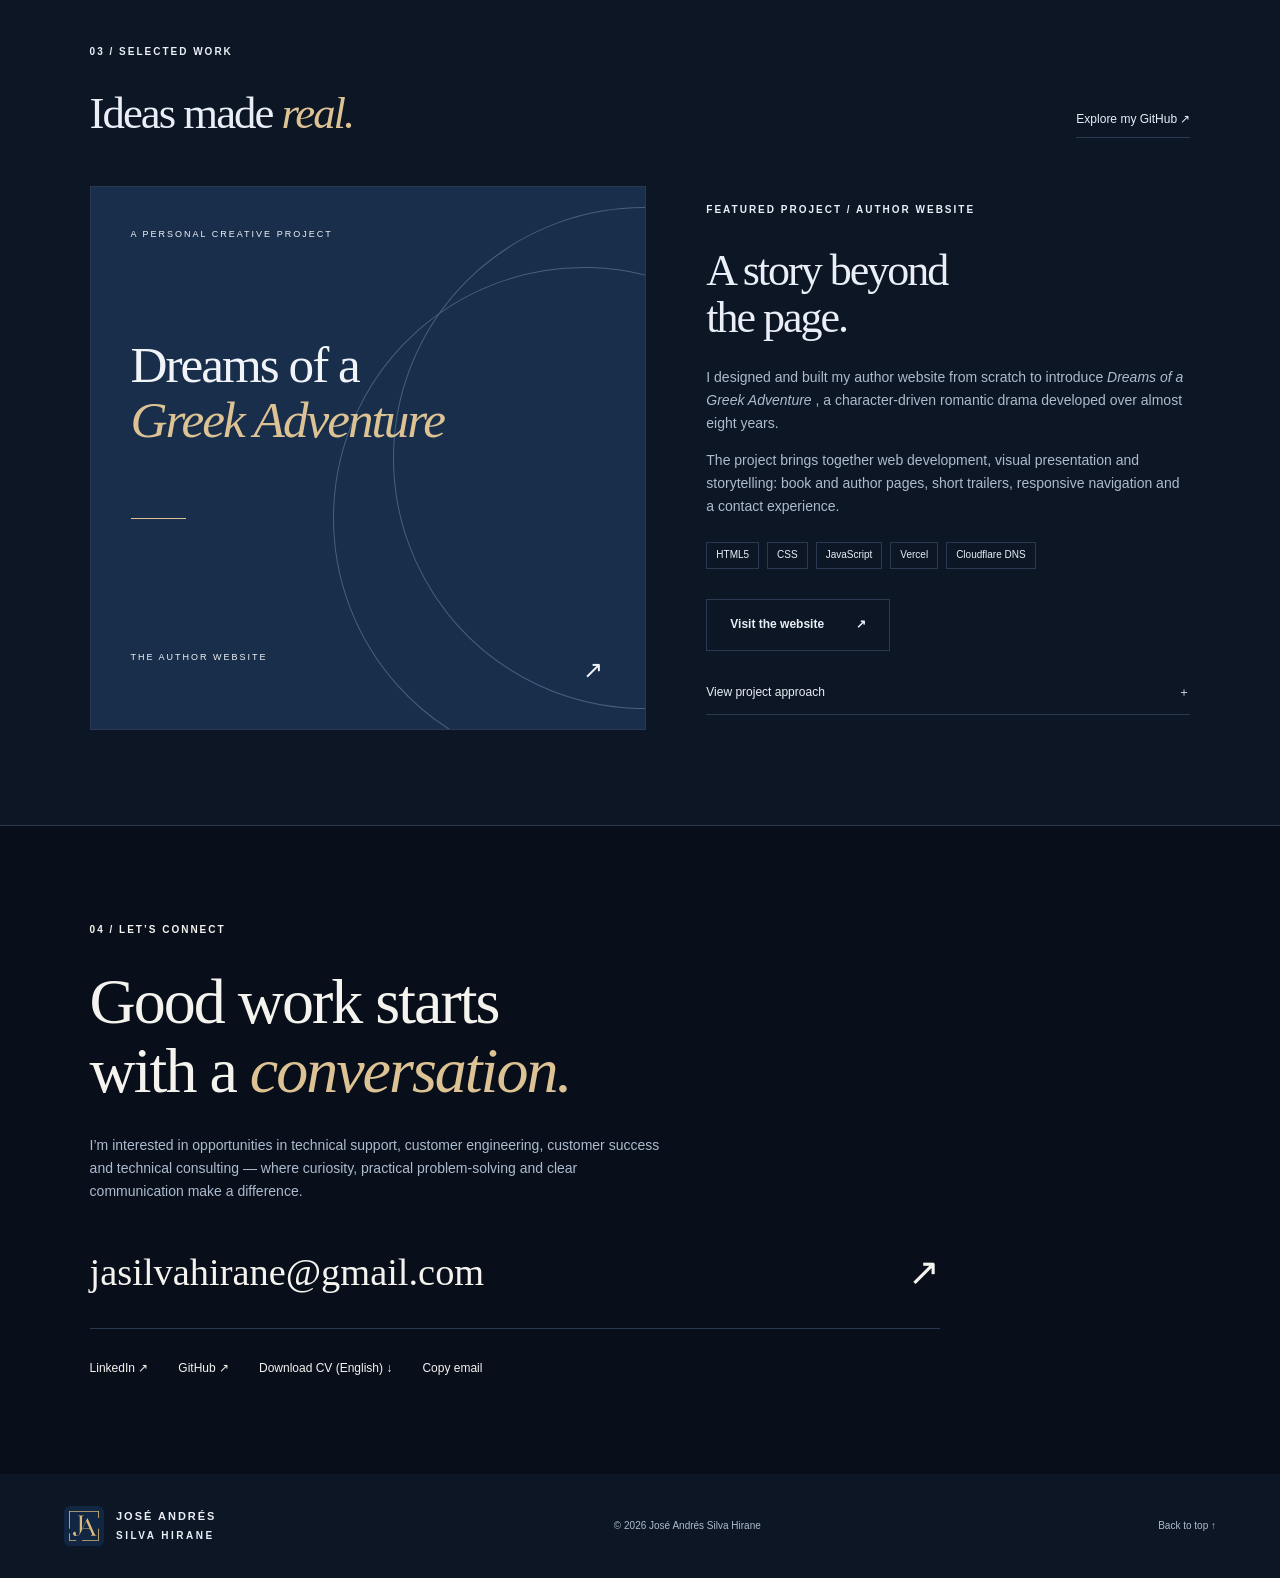
==== commit 36f0334a: "Add files via upload" ====
--- a/index.html
+++ b/index.html
@@ -1,13 +1,14 @@
-<!doctype html>
-<html lang="en">
-    <head>
-        <meta charset="utf-8">
-        <meta name="viewport" content="width=device-width,initial-scale=1">
-        <meta http-equiv="refresh" content="0;url=navy/index.html">
-        <title>José Silva Hirane — Portfolio editions</title>
-    </head>
-    <body>
-        <a href="navy/index.html">Midnight navy portfolio</a> · 
-        <a href="charcoal/index.html">Charcoal blue portfolio</a>
-    </body>
-</html>+<!doctype html>
+<html lang="en">
+    <head>
+        <meta charset="utf-8" />
+        <meta name="viewport" content="width=device-width,initial-scale=1" />
+        <meta http-equiv="refresh" content="0;url=navy/index.html" />
+        <title>José Silva Hirane — Portfolio editions</title>
+    </head>
+    <body>
+        <a href="navy/index.html">Midnight navy portfolio</a>
+        ·
+        <a href="charcoal/index.html">Charcoal blue portfolio</a>
+    </body>
+</html>
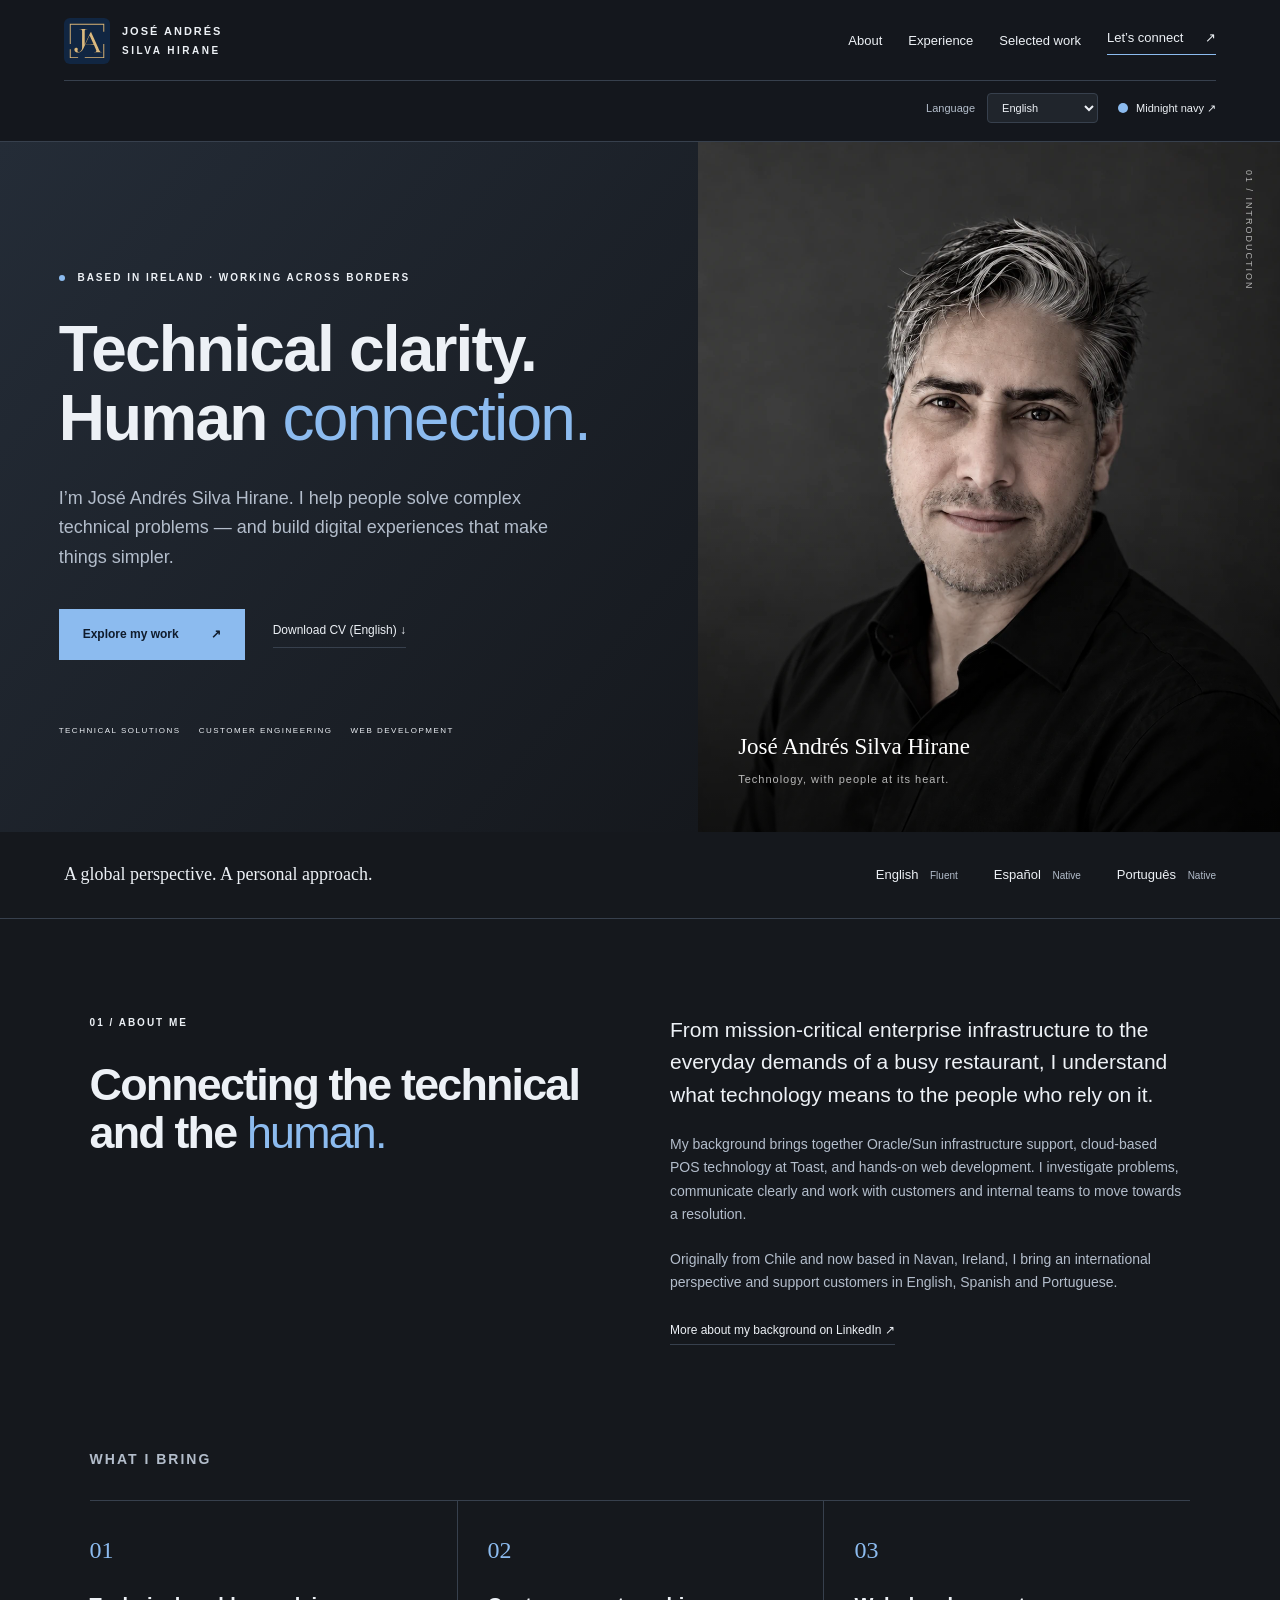
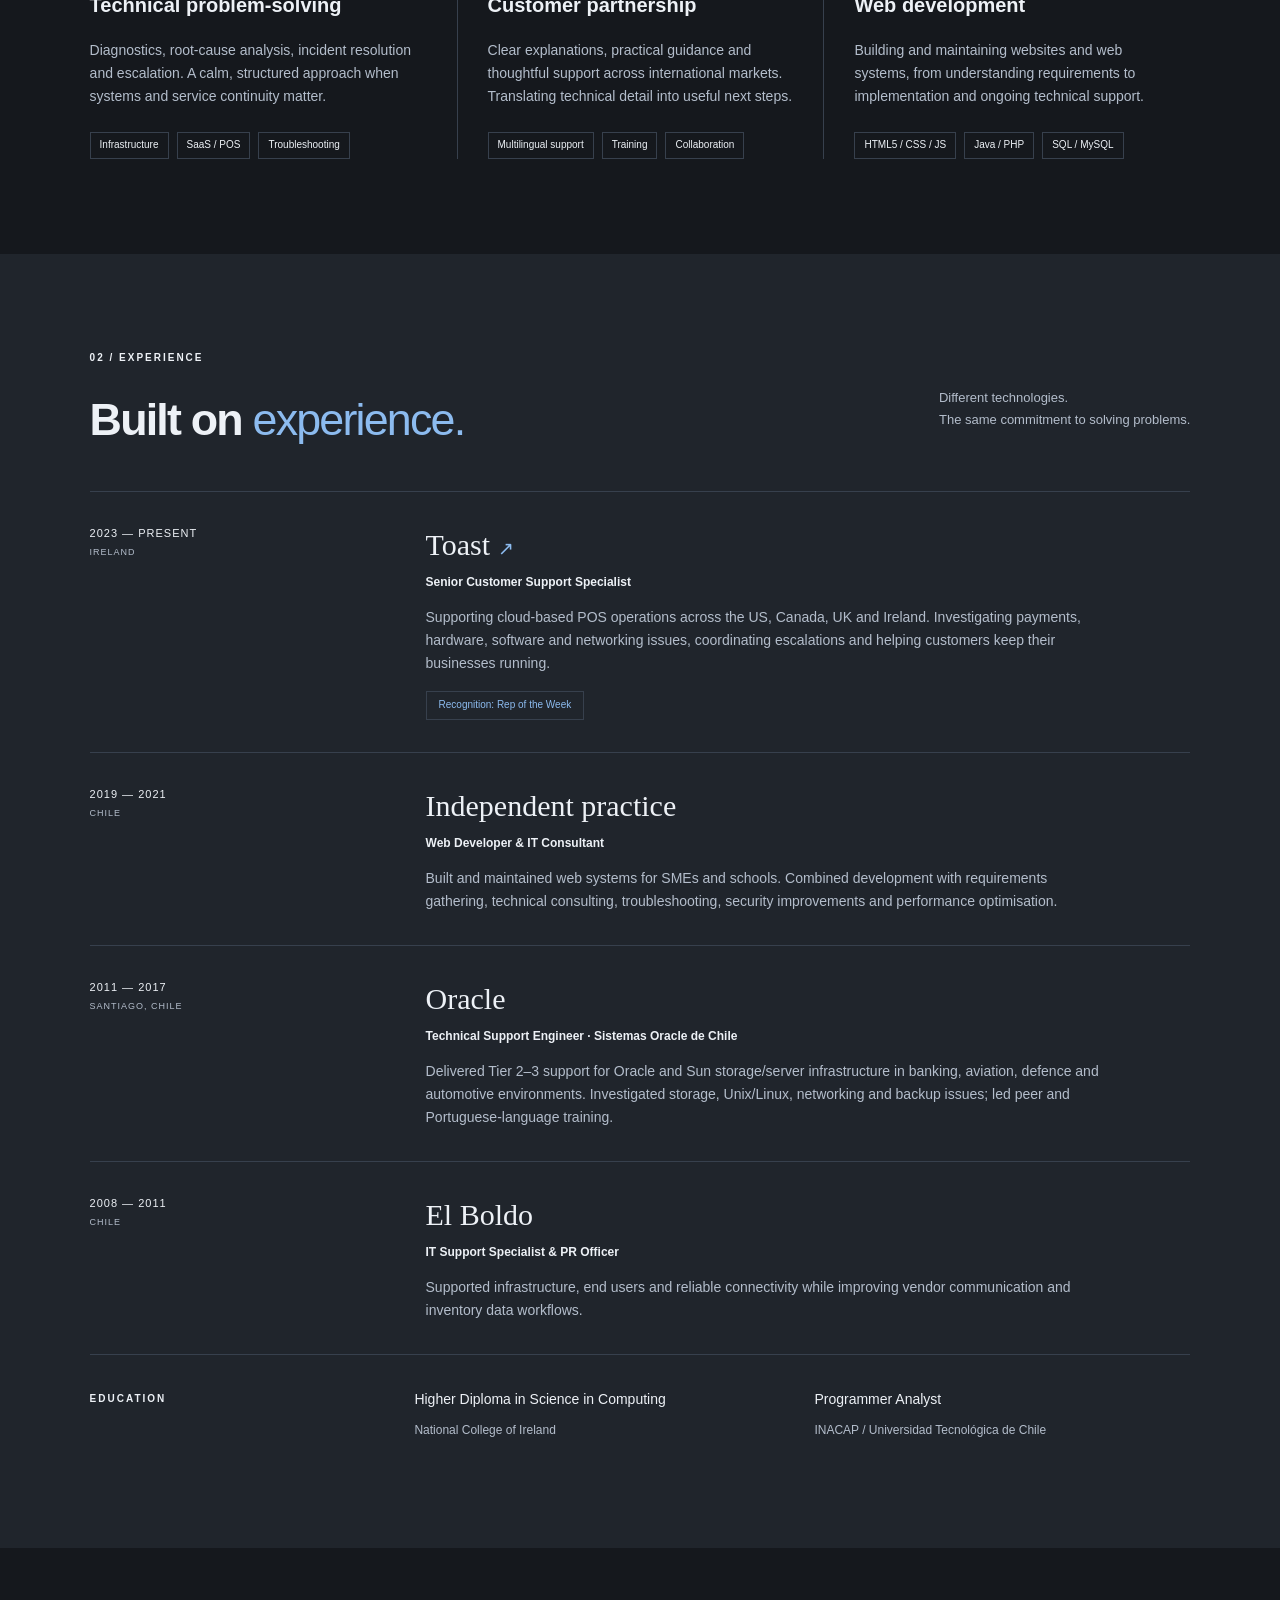
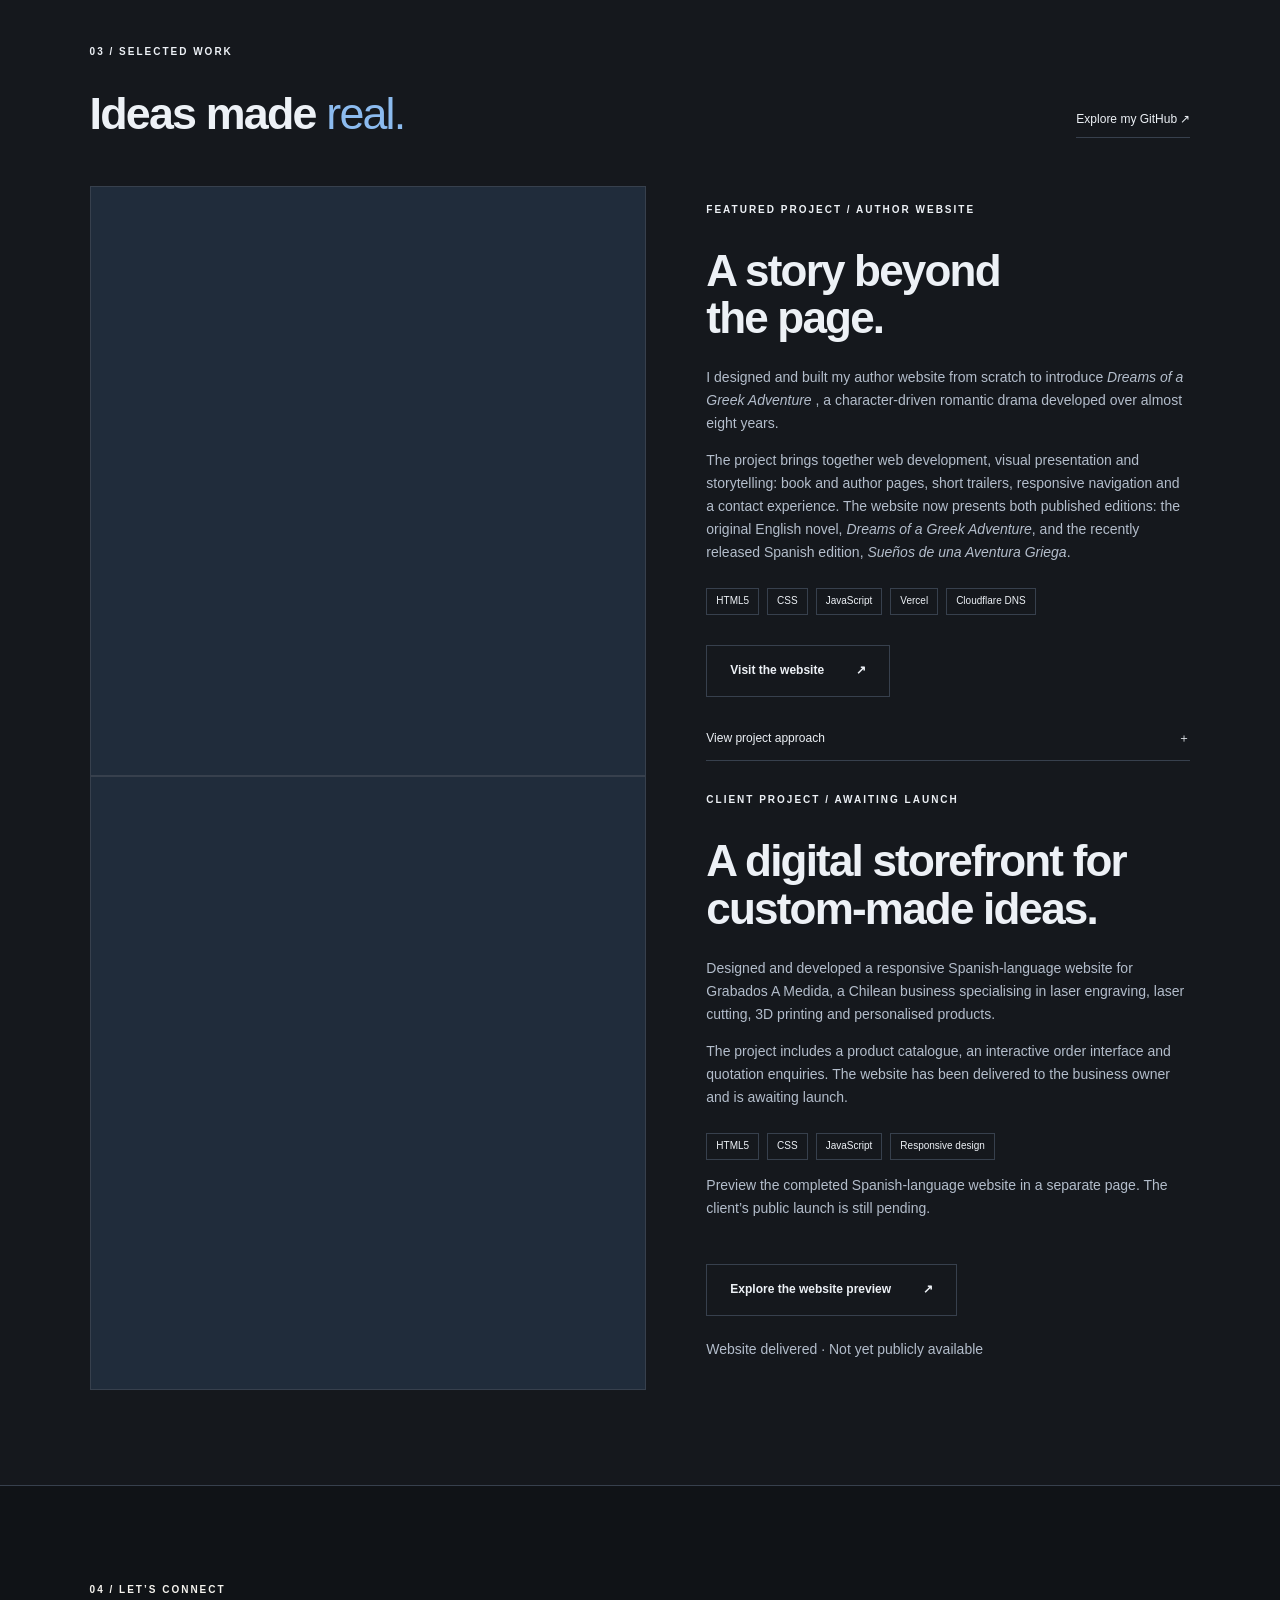
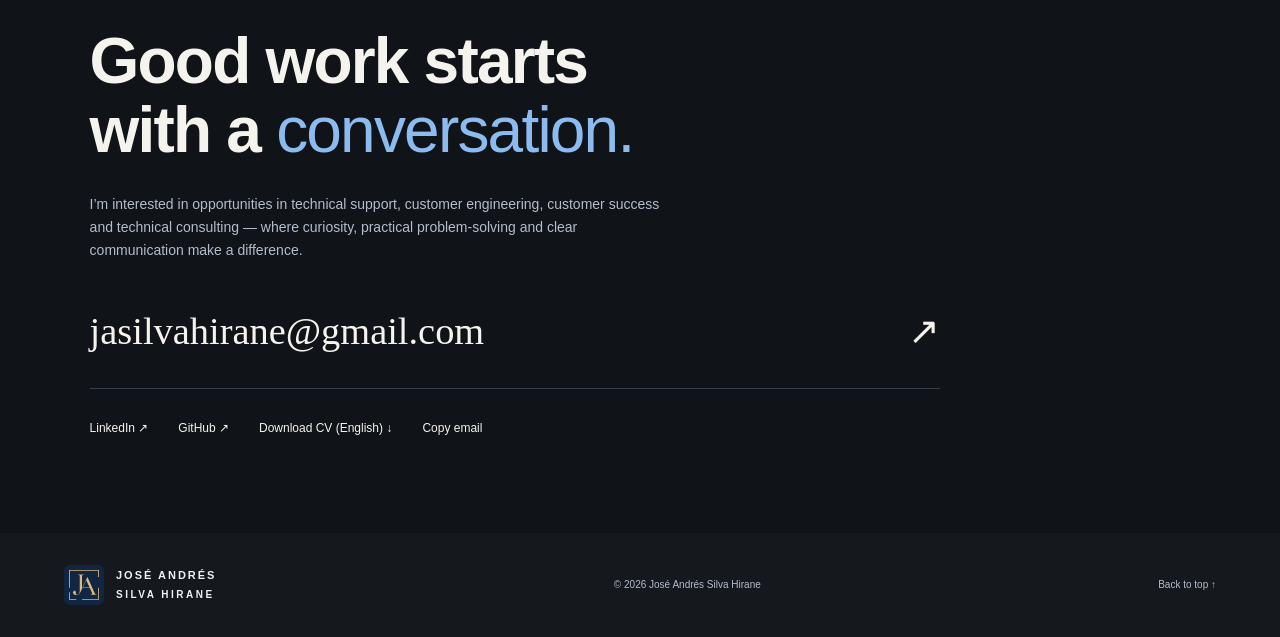
==== commit aa19c9ae: "Add files via upload" ====
--- a/index.html
+++ b/index.html
@@ -3,7 +3,7 @@
     <head>
         <meta charset="utf-8" />
         <meta name="viewport" content="width=device-width,initial-scale=1" />
-        <meta http-equiv="refresh" content="0;url=navy/index.html" />
+        <meta http-equiv="refresh" content="0; url=charcoal/index.html" />
         <title>José Silva Hirane — Portfolio editions</title>
     </head>
     <body>
